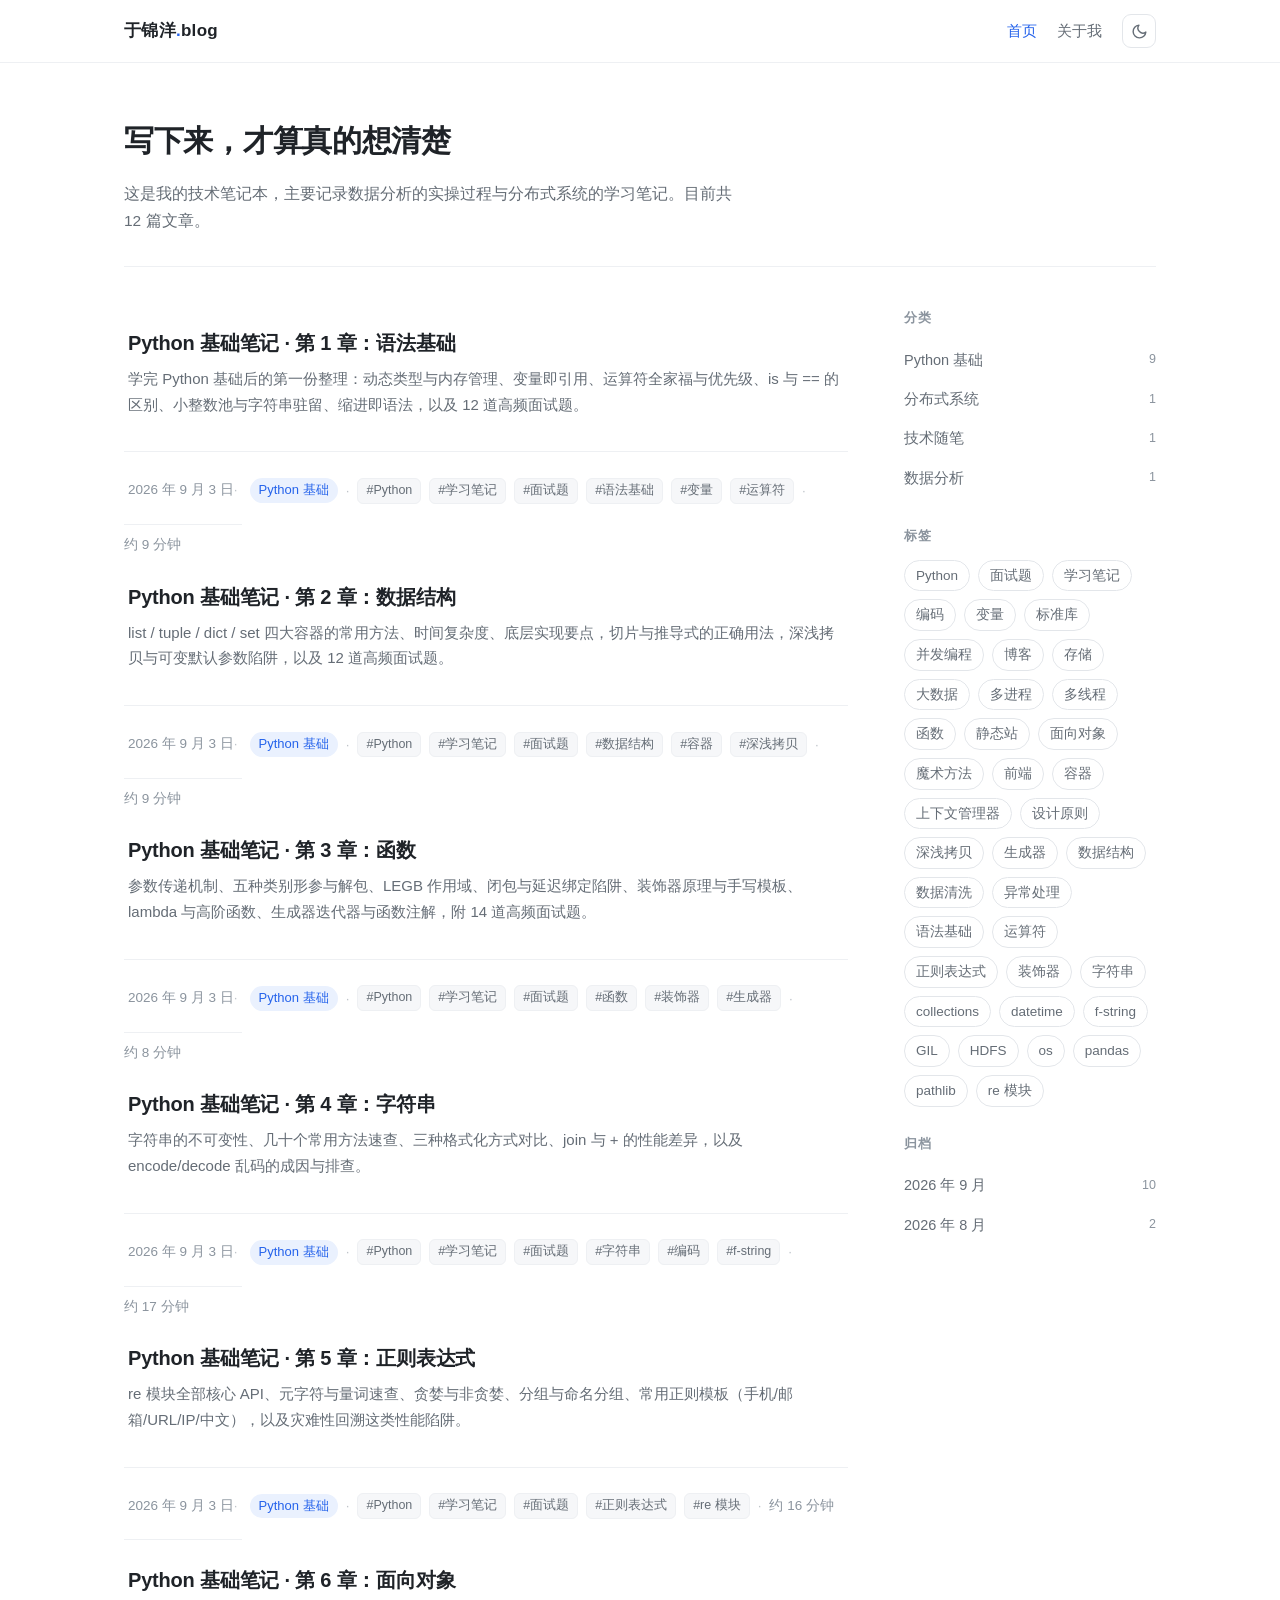
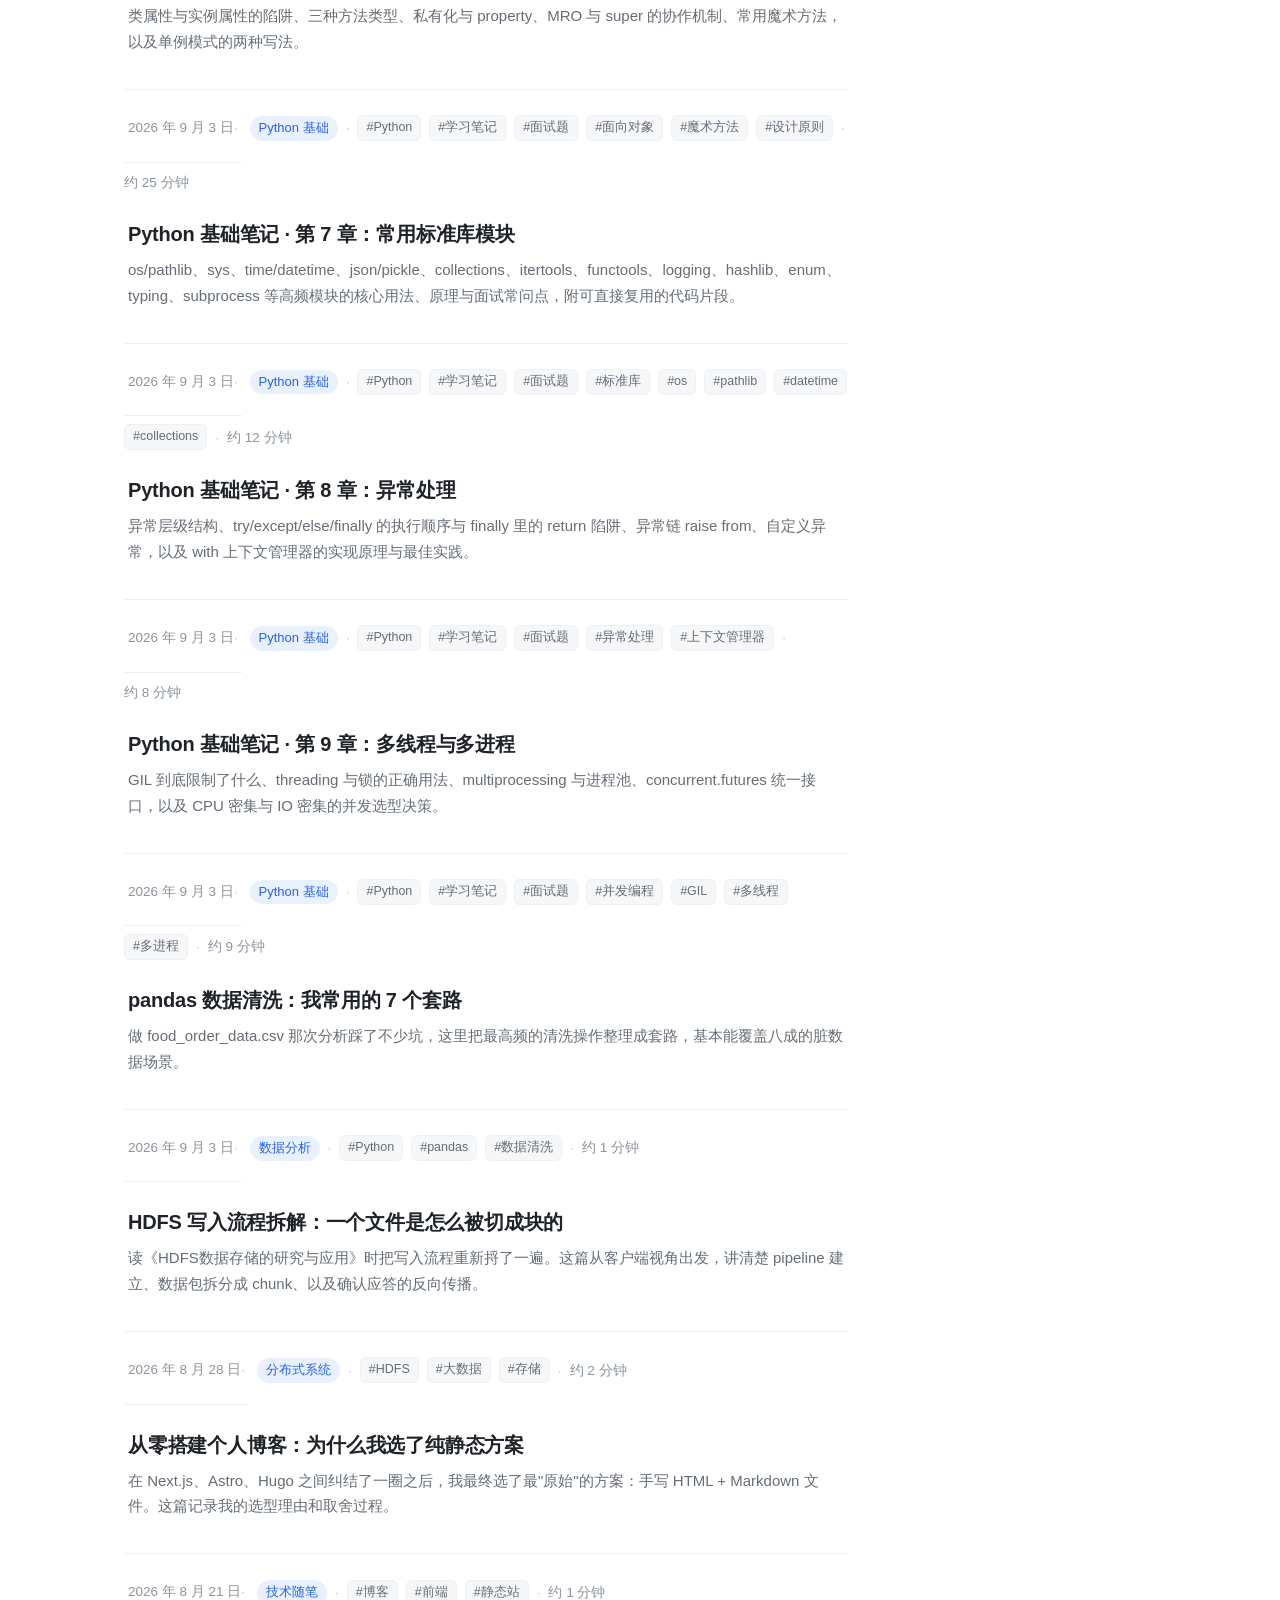
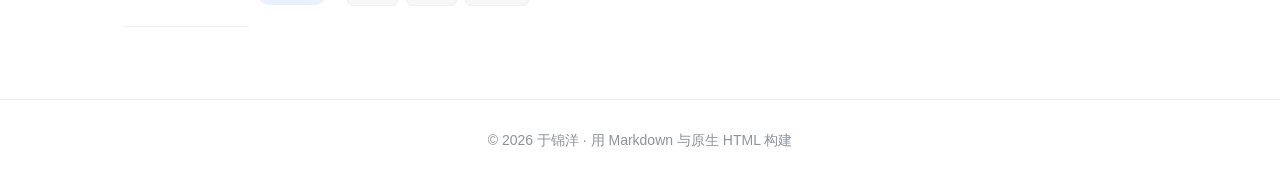
==== index.html @ 931b6955 "初始化个人博客：原生静态站 + Python 学习笔记 9 章 - 零框架零构建静态博客（首页/详情/关于我 + 分类标签归档 + 亮暗主题） - 自研 Markdown 解析器与代码高亮器（零依赖）" ====
<!DOCTYPE html>
<html lang="zh-CN" data-theme="light">
<head>
<meta charset="UTF-8">
<meta name="viewport" content="width=device-width, initial-scale=1">
<title>于锦洋的博客</title>
<meta name="description" content="记录数据分析实操与分布式系统的学习笔记">
<link rel="stylesheet" href="assets/css/style.css">
<script>
/* 首屏前确定主题，避免刷新时闪白 */
(function () {
  try {
    var t = localStorage.getItem('blog-theme');
    if (!t) {
      t = window.matchMedia && window.matchMedia('(prefers-color-scheme: dark)').matches ? 'dark' : 'light';
    }
    document.documentElement.setAttribute('data-theme', t);
  } catch (e) {}
})();
</script>
</head>
<body>

<header class="site-header">
  <div class="container header-inner">
    <a class="brand" href="index.html">于锦洋<span class="dot">.</span>blog</a>
    <nav class="site-nav">
      <a href="index.html" class="active">首页</a>
      <a href="about.html">关于我</a>
      <button class="theme-btn" type="button" data-theme-toggle data-current="light" aria-label="切换主题">
        <svg class="icon-moon" viewBox="0 0 24 24" fill="none" stroke="currentColor" stroke-width="2" stroke-linecap="round" stroke-linejoin="round">
          <path d="M21 12.79A9 9 0 1 1 11.21 3 7 7 0 0 0 21 12.79z"/>
        </svg>
        <svg class="icon-sun" viewBox="0 0 24 24" fill="none" stroke="currentColor" stroke-width="2" stroke-linecap="round" stroke-linejoin="round">
          <circle cx="12" cy="12" r="4"/>
          <path d="M12 2v2M12 20v2M4.9 4.9l1.4 1.4M17.7 17.7l1.4 1.4M2 12h2M20 12h2M4.9 19.1l1.4-1.4M17.7 6.3l1.4-1.4"/>
        </svg>
      </button>
    </nav>
  </div>
</header>

<main class="container">
  <section class="hero">
    <h1>写下来，才算真的想清楚</h1>
    <p>这是我的技术笔记本，主要记录数据分析的实操过程与分布式系统的学习笔记。<span id="stat-line"></span></p>
  </section>

  <div class="layout">
    <div>
      <div id="filter-bar"></div>
      <div class="post-list" id="post-list">
        <div class="empty">正在加载文章…</div>
      </div>
    </div>

    <aside class="sidebar">
      <div class="side-block">
        <h3>分类</h3>
        <ul class="side-list" id="cat-list"></ul>
      </div>
      <div class="side-block">
        <h3>标签</h3>
        <div class="tag-cloud" id="tag-cloud"></div>
      </div>
      <div class="side-block">
        <h3>归档</h3>
        <ul class="side-list" id="archive-list"></ul>
      </div>
    </aside>
  </div>
</main>

<footer class="site-footer">
  <div class="container">© 2026 于锦洋 · 用 Markdown 与原生 HTML 构建</div>
</footer>

<script src="assets/js/store.js"></script>
<script src="assets/js/theme.js"></script>
<script src="assets/js/home.js"></script>
</body>
</html>
---- assets/css/style.css ----
/* ============================================================
   个人博客 · 全站样式
   主题变量集中在 :root，切换 [data-theme] 即可整体换肤
   ============================================================ */

:root {
  --bg: #ffffff;
  --bg-soft: #f6f7f9;
  --surface: #ffffff;
  --text: #1f2328;
  --text-muted: #656d76;
  --text-faint: #8b949e;
  --border: #e3e6ea;
  --border-soft: #eef0f3;
  --accent: #2563eb;
  --accent-hover: #1d4ed8;
  --accent-soft: #eaf1fe;
  --code-bg: #f4f5f7;
  --tok-comment: #6e7781;
  --tok-string: #0a3069;
  --tok-keyword: #cf222e;
  --tok-builtin: #953800;
  --tok-number: #0550ae;
  --tok-func: #8250df;
  --tok-decorator: #8250df;
  --tok-def: #8250df;
  --tok-op: #cf222e;
  --tok-punc: #57606a;
  --tok-var: #953800;
  --tok-key: #0550ae;
  --tok-attr: #0550ae;
  --shadow: 0 1px 2px rgba(16, 24, 40, .04), 0 4px 16px rgba(16, 24, 40, .05);
  --radius: 12px;
  --max-width: 1080px;
}

[data-theme="dark"] {
  --bg: #0f1216;
  --bg-soft: #151a21;
  --surface: #161b23;
  --text: #e3e6ea;
  --text-muted: #9aa3af;
  --text-faint: #7d8794;
  --border: #262d38;
  --border-soft: #1e252f;
  --accent: #6ea8fe;
  --accent-hover: #8bbaff;
  --accent-soft: #1a2432;
  --code-bg: #11161d;
  --tok-comment: #8b949e;
  --tok-string: #a5d6ff;
  --tok-keyword: #ff7b72;
  --tok-builtin: #ffa657;
  --tok-number: #79c0ff;
  --tok-func: #d2a8ff;
  --tok-decorator: #d2a8ff;
  --tok-def: #d2a8ff;
  --tok-op: #ff7b72;
  --tok-punc: #8b949e;
  --tok-var: #ffa657;
  --tok-key: #7ee787;
  --tok-attr: #79c0ff;
  --shadow: 0 1px 2px rgba(0, 0, 0, .3), 0 4px 16px rgba(0, 0, 0, .25);
}

* { box-sizing: border-box; }

html { scroll-behavior: smooth; }

body {
  margin: 0;
  background: var(--bg);
  color: var(--text);
  font-family: -apple-system, BlinkMacSystemFont, "Segoe UI", "PingFang SC",
               "Hiragino Sans GB", "Microsoft YaHei", "Helvetica Neue", Arial, sans-serif;
  font-size: 16px;
  line-height: 1.75;
  -webkit-font-smoothing: antialiased;
  transition: background-color .25s ease, color .25s ease;
}

a { color: var(--accent); text-decoration: none; }
a:hover { color: var(--accent-hover); }

.container {
  max-width: var(--max-width);
  margin: 0 auto;
  padding: 0 24px;
}

/* ---------- 顶部导航 ---------- */
.site-header {
  position: sticky;
  top: 0;
  z-index: 50;
  background: var(--bg);
  background: color-mix(in srgb, var(--bg) 88%, transparent);
  backdrop-filter: saturate(180%) blur(12px);
  border-bottom: 1px solid var(--border-soft);
}

.header-inner {
  display: flex;
  align-items: center;
  gap: 24px;
  height: 62px;
}

.brand {
  font-size: 17px;
  font-weight: 600;
  color: var(--text);
  letter-spacing: .3px;
  white-space: nowrap;
}
.brand:hover { color: var(--accent); }
.brand .dot { color: var(--accent); }

.site-nav {
  display: flex;
  gap: 20px;
  margin-left: auto;
  align-items: center;
}
.site-nav a {
  color: var(--text-muted);
  font-size: 15px;
  transition: color .15s ease;
}
.site-nav a:hover,
.site-nav a.active { color: var(--accent); }

.theme-btn {
  display: inline-flex;
  align-items: center;
  justify-content: center;
  width: 34px;
  height: 34px;
  padding: 0;
  border: 1px solid var(--border);
  border-radius: 9px;
  background: var(--surface);
  color: var(--text-muted);
  cursor: pointer;
  transition: background-color .15s ease, color .15s ease, border-color .15s ease;
}
.theme-btn:hover { color: var(--accent); border-color: var(--accent); }
.theme-btn svg { width: 17px; height: 17px; }
[data-theme-toggle][data-current="light"] .icon-sun { display: none; }
[data-theme-toggle][data-current="dark"] .icon-moon { display: none; }

/* ---------- 首屏介绍 ---------- */
.hero {
  padding: 52px 0 32px;
  border-bottom: 1px solid var(--border-soft);
  margin-bottom: 40px;
}
.hero h1 {
  margin: 0 0 12px;
  font-size: 30px;
  font-weight: 650;
  letter-spacing: -.3px;
}
.hero p {
  margin: 0;
  color: var(--text-muted);
  font-size: 15.5px;
  max-width: 620px;
}

/* ---------- 主体布局 ---------- */
.layout {
  display: grid;
  grid-template-columns: minmax(0, 1fr) 252px;
  gap: 56px;
  padding-bottom: 72px;
  align-items: start;
}

/* ---------- 文章列表 ---------- */
.filter-bar {
  display: flex;
  align-items: center;
  gap: 10px;
  margin-bottom: 20px;
  padding: 12px 16px;
  background: var(--accent-soft);
  border-radius: var(--radius);
  font-size: 14.5px;
  color: var(--text);
}
.filter-bar .label { color: var(--text-muted); }
.filter-bar strong { font-weight: 600; }
.filter-bar .clear {
  margin-left: auto;
  font-size: 14px;
  white-space: nowrap;
}

.post-list { display: flex; flex-direction: column; gap: 4px; }

.post-card {
  display: block;
  padding: 22px 4px;
  border-bottom: 1px solid var(--border-soft);
  color: inherit;
  transition: background-color .15s ease;
}
.post-card:hover { color: inherit; }
.post-card h2 {
  margin: 0 0 8px;
  font-size: 20px;
  font-weight: 600;
  line-height: 1.45;
  letter-spacing: -.2px;
  transition: color .15s ease;
}
.post-card:hover h2 { color: var(--accent); }
.post-card .summary {
  margin: 0 0 12px;
  color: var(--text-muted);
  font-size: 15px;
  line-height: 1.72;
}

.post-meta {
  display: flex;
  flex-wrap: wrap;
  align-items: center;
  gap: 8px;
  font-size: 13.5px;
  color: var(--text-faint);
}
.post-meta .sep { opacity: .55; }
.post-meta .cat {
  padding: 1px 9px;
  border-radius: 20px;
  background: var(--accent-soft);
  color: var(--accent);
  font-size: 13px;
}
.post-meta .tag {
  padding: 1px 8px;
  border-radius: 6px;
  background: var(--bg-soft);
  border: 1px solid var(--border-soft);
  color: var(--text-muted);
  font-size: 12.5px;
}

.empty {
  padding: 56px 0;
  text-align: center;
  color: var(--text-faint);
}

/* ---------- 侧边栏 ---------- */
.sidebar { position: sticky; top: 90px; display: flex; flex-direction: column; gap: 26px; }

.side-block h3 {
  margin: 0 0 12px;
  font-size: 13px;
  font-weight: 600;
  letter-spacing: 1px;
  text-transform: uppercase;
  color: var(--text-faint);
}
.side-list { list-style: none; margin: 0; padding: 0; }
.side-list li { margin-bottom: 2px; }
.side-list a {
  display: flex;
  align-items: center;
  justify-content: space-between;
  gap: 10px;
  padding: 6px 10px;
  margin: 0 -10px;
  border-radius: 8px;
  color: var(--text-muted);
  font-size: 14.5px;
  transition: background-color .15s ease, color .15s ease;
}
.side-list a:hover { background: var(--bg-soft); color: var(--text); }
.side-list a.active { background: var(--accent-soft); color: var(--accent); font-weight: 500; }
.side-list .count {
  flex-shrink: 0;
  font-size: 12.5px;
  color: var(--text-faint);
  font-variant-numeric: tabular-nums;
}

.tag-cloud { display: flex; flex-wrap: wrap; gap: 8px; }
.tag-cloud a {
  padding: 3px 11px;
  border: 1px solid var(--border);
  border-radius: 20px;
  color: var(--text-muted);
  font-size: 13.5px;
  transition: all .15s ease;
}
.tag-cloud a:hover { border-color: var(--accent); color: var(--accent); }
.tag-cloud a.active {
  background: var(--accent);
  border-color: var(--accent);
  color: #fff;
}
[data-theme="dark"] .tag-cloud a.active { color: #0f1216; }

/* ---------- 文章详情 ---------- */
.article { max-width: 760px; margin: 0 auto; padding: 44px 0 72px; }

.article-header { margin-bottom: 34px; }
.article-header h1 {
  margin: 0 0 14px;
  font-size: 31px;
  font-weight: 650;
  line-height: 1.4;
  letter-spacing: -.4px;
}
.article-header .post-meta { font-size: 14px; }

.back-link {
  display: inline-flex;
  align-items: center;
  gap: 6px;
  margin-bottom: 26px;
  font-size: 14.5px;
  color: var(--text-muted);
}
.back-link:hover { color: var(--accent); }

.article-body { font-size: 16.5px; line-height: 1.85; }
.article-body > *:first-child { margin-top: 0; }
.article-body h2 {
  margin: 42px 0 16px;
  padding-top: 8px;
  font-size: 23px;
  font-weight: 650;
  letter-spacing: -.2px;
  border-top: 1px solid var(--border-soft);
}
.article-body h3 {
  margin: 30px 0 12px;
  font-size: 19px;
  font-weight: 600;
}
.article-body h4 { margin: 24px 0 10px; font-size: 16.5px; font-weight: 600; }
.article-body p { margin: 0 0 20px; }
.article-body ul,
.article-body ol { margin: 0 0 20px; padding-left: 26px; }
.article-body li { margin-bottom: 7px; }
.article-body li > ul,
.article-body li > ol { margin: 7px 0 0; }
.article-body li input[type="checkbox"] { margin-right: 6px; }

.article-body blockquote {
  margin: 24px 0;
  padding: 4px 20px;
  border-left: 3px solid var(--accent);
  background: var(--bg-soft);
  border-radius: 0 8px 8px 0;
  color: var(--text-muted);
}
.article-body blockquote p:last-child { margin-bottom: 0; }

.article-body code {
  padding: 2px 6px;
  border-radius: 5px;
  background: var(--code-bg);
  border: 1px solid var(--border-soft);
  font-family: "SFMono-Regular", Consolas, "Liberation Mono", Menlo, monospace;
  font-size: .88em;
  color: var(--accent);
  word-break: break-word;
}
.article-body pre {
  margin: 24px 0;
  padding: 18px 20px;
  overflow-x: auto;
  border: 1px solid var(--border-soft);
  border-radius: var(--radius);
  background: var(--code-bg);
  line-height: 1.65;
}
.article-body pre code {
  padding: 0;
  border: 0;
  background: none;
  color: var(--text);
  font-size: 14px;
}

/* 代码高亮 token 配色 */
.tok-comment   { color: var(--tok-comment); font-style: italic; }
.tok-string    { color: var(--tok-string); }
.tok-keyword   { color: var(--tok-keyword); }
.tok-builtin   { color: var(--tok-builtin); }
.tok-number    { color: var(--tok-number); }
.tok-func      { color: var(--tok-func); }
.tok-decorator { color: var(--tok-decorator); }
.tok-def       { color: var(--tok-def); font-weight: 600; }
.tok-op        { color: var(--tok-op); }
.tok-punc      { color: var(--tok-punc); }
.tok-var       { color: var(--tok-var); }
.tok-key       { color: var(--tok-key); }
.tok-attr      { color: var(--tok-attr); }

.table-wrap { margin: 24px 0; overflow-x: auto; }
.article-body table {
  width: 100%;
  border-collapse: collapse;
  font-size: 15px;
}
.article-body th,
.article-body td {
  padding: 10px 14px;
  border: 1px solid var(--border);
  text-align: left;
}
.article-body th { background: var(--bg-soft); font-weight: 600; }

.article-body img {
  display: block;
  max-width: 100%;
  height: auto;
  margin: 24px auto;
  border-radius: var(--radius);
}
.article-body hr {
  margin: 38px 0;
  border: 0;
  border-top: 1px solid var(--border);
}
.article-body a { text-decoration: underline; text-underline-offset: 3px; text-decoration-thickness: 1px; }

.post-nav {
  display: grid;
  grid-template-columns: 1fr 1fr;
  gap: 16px;
  margin-top: 60px;
  padding-top: 30px;
  border-top: 1px solid var(--border-soft);
}
.post-nav a {
  padding: 16px 18px;
  border: 1px solid var(--border);
  border-radius: var(--radius);
  background: var(--surface);
  transition: border-color .15s ease;
}
.post-nav a:hover { border-color: var(--accent); }
.post-nav .hint { display: block; font-size: 13px; color: var(--text-faint); margin-bottom: 4px; }
.post-nav .title { font-size: 15px; color: var(--text); font-weight: 500; }
.post-nav .next { text-align: right; }
.post-nav .placeholder { opacity: .45; pointer-events: none; }

/* ---------- 关于我 ---------- */
.about-card {
  padding: 36px 0 72px;
  max-width: 720px;
}
.about-card h1 { margin: 0 0 20px; font-size: 28px; font-weight: 650; }
.about-card .lead { color: var(--text-muted); font-size: 16.5px; }

/* ---------- 页脚 ---------- */
.site-footer {
  padding: 28px 0 40px;
  border-top: 1px solid var(--border-soft);
  color: var(--text-faint);
  font-size: 14px;
  text-align: center;
}

/* ---------- 响应式 ---------- */
@media (max-width: 900px) {
  .layout { grid-template-columns: 1fr; gap: 44px; }
  .sidebar { position: static; order: 2; padding-top: 8px; border-top: 1px solid var(--border-soft); }
  .hero { padding: 36px 0 24px; }
}

@media (max-width: 600px) {
  .container { padding: 0 18px; }
  .hero h1 { font-size: 25px; }
  .article-header h1 { font-size: 25px; }
  .post-nav { grid-template-columns: 1fr; }
  .post-nav .next { text-align: left; }
  .site-nav { gap: 14px; }
  .article-body { font-size: 16px; }
}
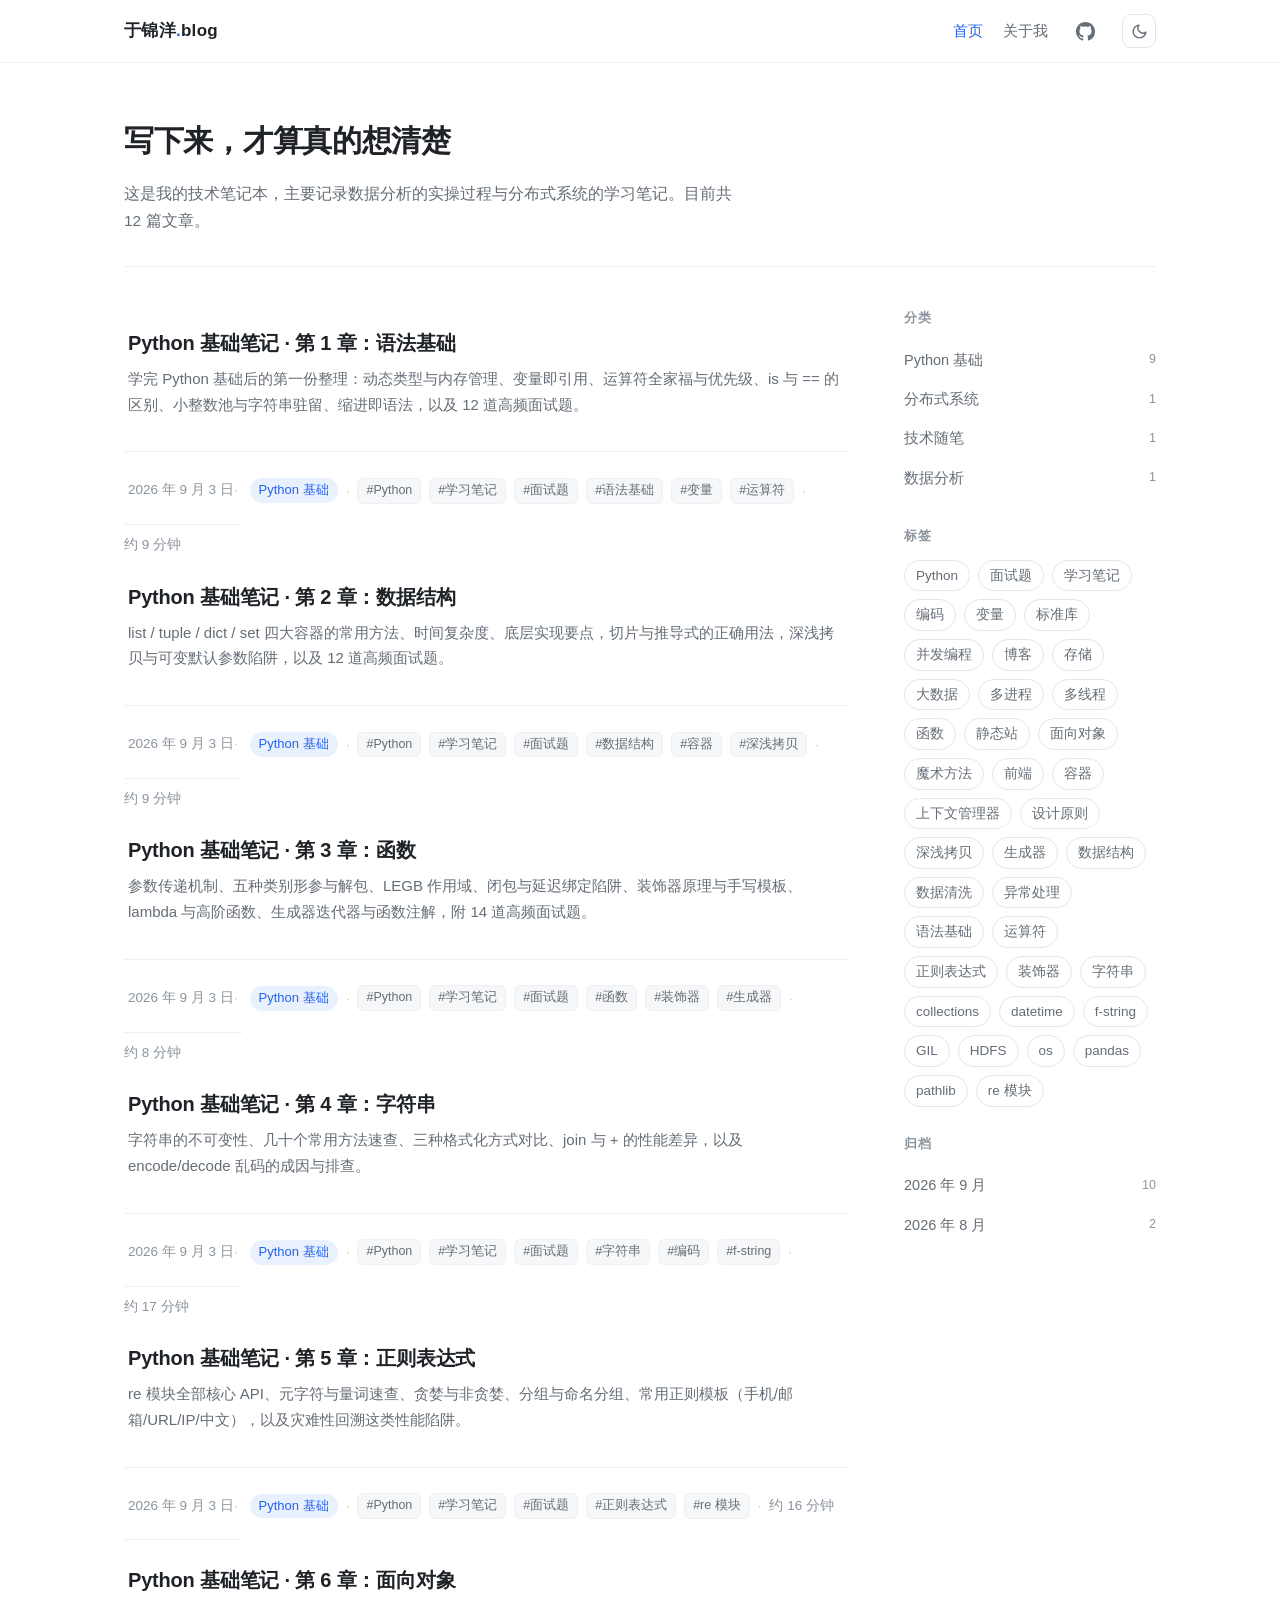
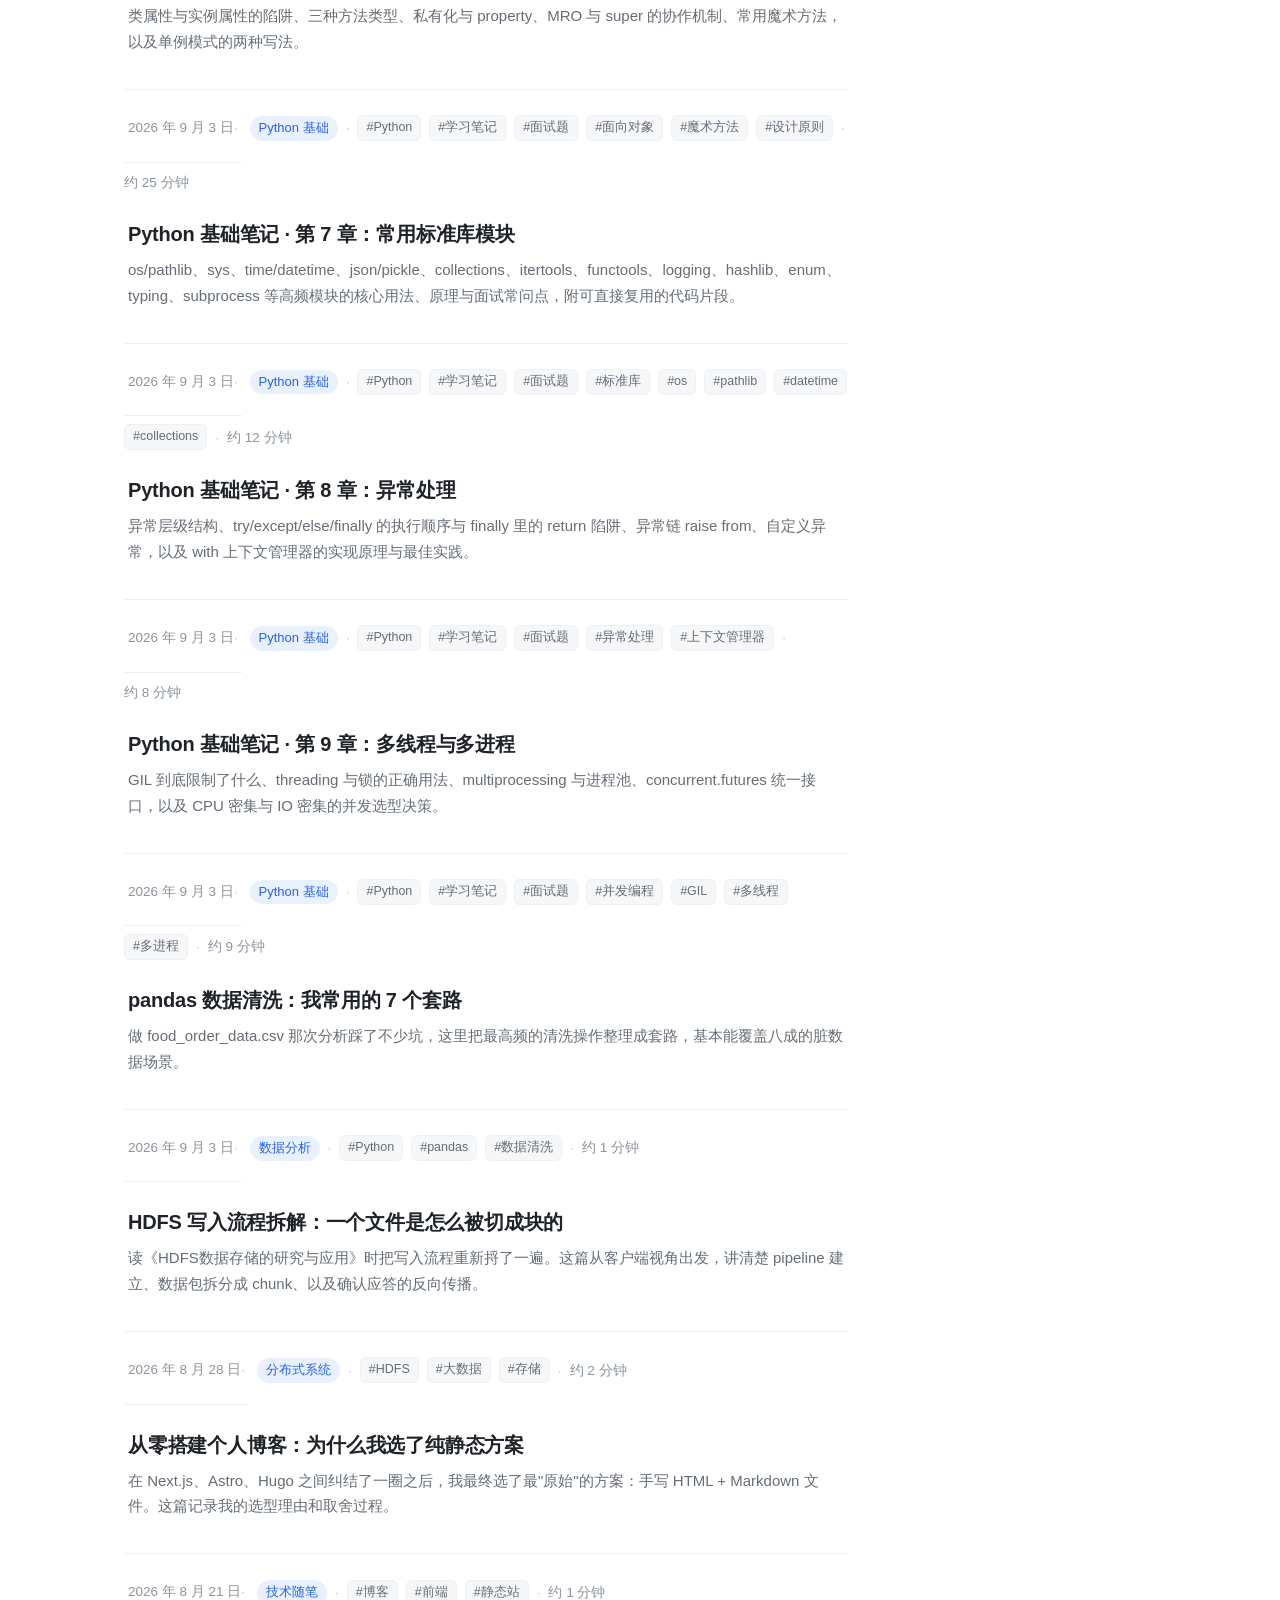
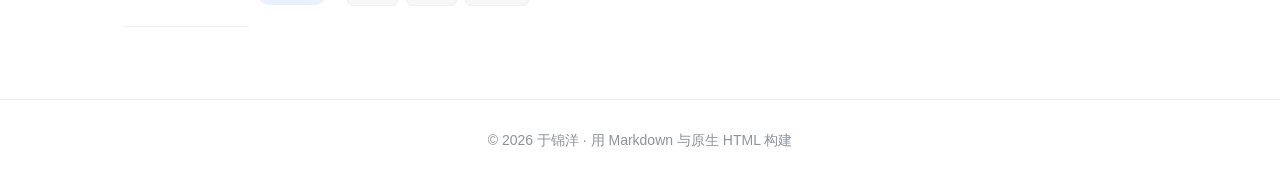
==== commit b0e7bc31: "新增回到顶部按钮与首页 GitHub 图标链接 - 接入自写 backtop.js（滚动超 300px 显示回顶按钮，平滑回顶） - index.html 导航栏新增 GitHub 图标，点击跳转 g" ====
--- a/index.html
+++ b/index.html
@@ -27,6 +27,11 @@
     <nav class="site-nav">
       <a href="index.html" class="active">首页</a>
       <a href="about.html">关于我</a>
+      <a class="github-link" href="https://github.com/yjy0099" target="_blank" rel="noopener noreferrer" aria-label="我的 GitHub" title="我的 GitHub">
+        <svg viewBox="0 0 16 16" fill="currentColor" aria-hidden="true">
+          <path d="M8 0C3.58 0 0 3.58 0 8c0 3.54 2.29 6.53 5.47 7.59.4.07.55-.17.55-.38 0-.19-.01-.82-.01-1.49-2.01.37-2.53-.49-2.69-.94-.09-.23-.48-.94-.82-1.13-.28-.15-.68-.52-.01-.53.63-.01 1.08.58 1.23.82.72 1.21 1.87.87 2.33.66.07-.52.28-.87.51-1.07-1.78-.2-3.64-.89-3.64-3.95 0-.87.31-1.59.82-2.15-.08-.2-.36-1.02.08-2.12 0 0 .67-.21 2.2.82.64-.18 1.32-.27 2-.27.68 0 1.36.09 2 .27 1.53-1.04 2.2-.82 2.2-.82.44 1.1.16 1.92.08 2.12.51.56.82 1.27.82 2.15 0 3.07-1.87 3.75-3.65 3.95.29.25.54.73.54 1.48 0 1.07-.01 1.93-.01 2.2 0 .21.15.46.55.38A8.013 8.013 0 0 0 16 8c0-4.42-3.58-8-8-8z"></path>
+        </svg>
+      </a>
       <button class="theme-btn" type="button" data-theme-toggle data-current="light" aria-label="切换主题">
         <svg class="icon-moon" viewBox="0 0 24 24" fill="none" stroke="currentColor" stroke-width="2" stroke-linecap="round" stroke-linejoin="round">
           <path d="M21 12.79A9 9 0 1 1 11.21 3 7 7 0 0 0 21 12.79z"/>
@@ -77,6 +82,9 @@
 
 <script src="assets/js/store.js"></script>
 <script src="assets/js/theme.js"></script>
+<button class="backTop" type="button" aria-label="回到顶部" title="回到顶部">↑</button>
+
 <script src="assets/js/home.js"></script>
+<script src="assets/js/backtop.js"></script>
 </body>
 </html>
--- a/assets/css/style.css
+++ b/assets/css/style.css
@@ -130,6 +130,19 @@
 .site-nav a:hover,
 .site-nav a.active { color: var(--accent); }
 
+.site-nav .github-link {
+  display: inline-flex;
+  align-items: center;
+  justify-content: center;
+  width: 34px;
+  height: 34px;
+  color: var(--text-muted);
+  border-radius: 9px;
+  transition: color .15s ease, background-color .15s ease;
+}
+.site-nav .github-link:hover { color: var(--accent); background: var(--bg-soft); }
+.site-nav .github-link svg { width: 19px; height: 19px; fill: currentColor; }
+
 .theme-btn {
   display: inline-flex;
   align-items: center;
@@ -486,3 +499,32 @@
   .site-nav { gap: 14px; }
   .article-body { font-size: 16px; }
 }
+
+/* ---------- 回到顶部按钮 ---------- */
+.backTop {
+  position: fixed;
+  right: 28px;
+  bottom: 28px;
+  width: 44px;
+  height: 44px;
+  display: none;                 /* 初始隐藏：由 backtop.js 在滚动 >300px 时改为 block */
+  text-align: center;
+  line-height: 42px;             /* 配合固定高度，block 状态下箭头仍垂直居中 */
+  padding: 0;
+  border: 1px solid var(--border);
+  border-radius: 50%;
+  background: var(--surface);
+  color: var(--accent);
+  font-size: 20px;
+  cursor: pointer;
+  box-shadow: var(--shadow);
+  z-index: 60;                   /* 高于顶部导航(z-index:50) */
+  transition: background-color .15s ease, color .15s ease, border-color .15s ease, transform .15s ease;
+}
+.backTop:hover {
+  background: var(--accent);
+  border-color: var(--accent);
+  color: #fff;
+  transform: translateY(-2px);
+}
+[data-theme="dark"] .backTop:hover { color: #0f1216; }
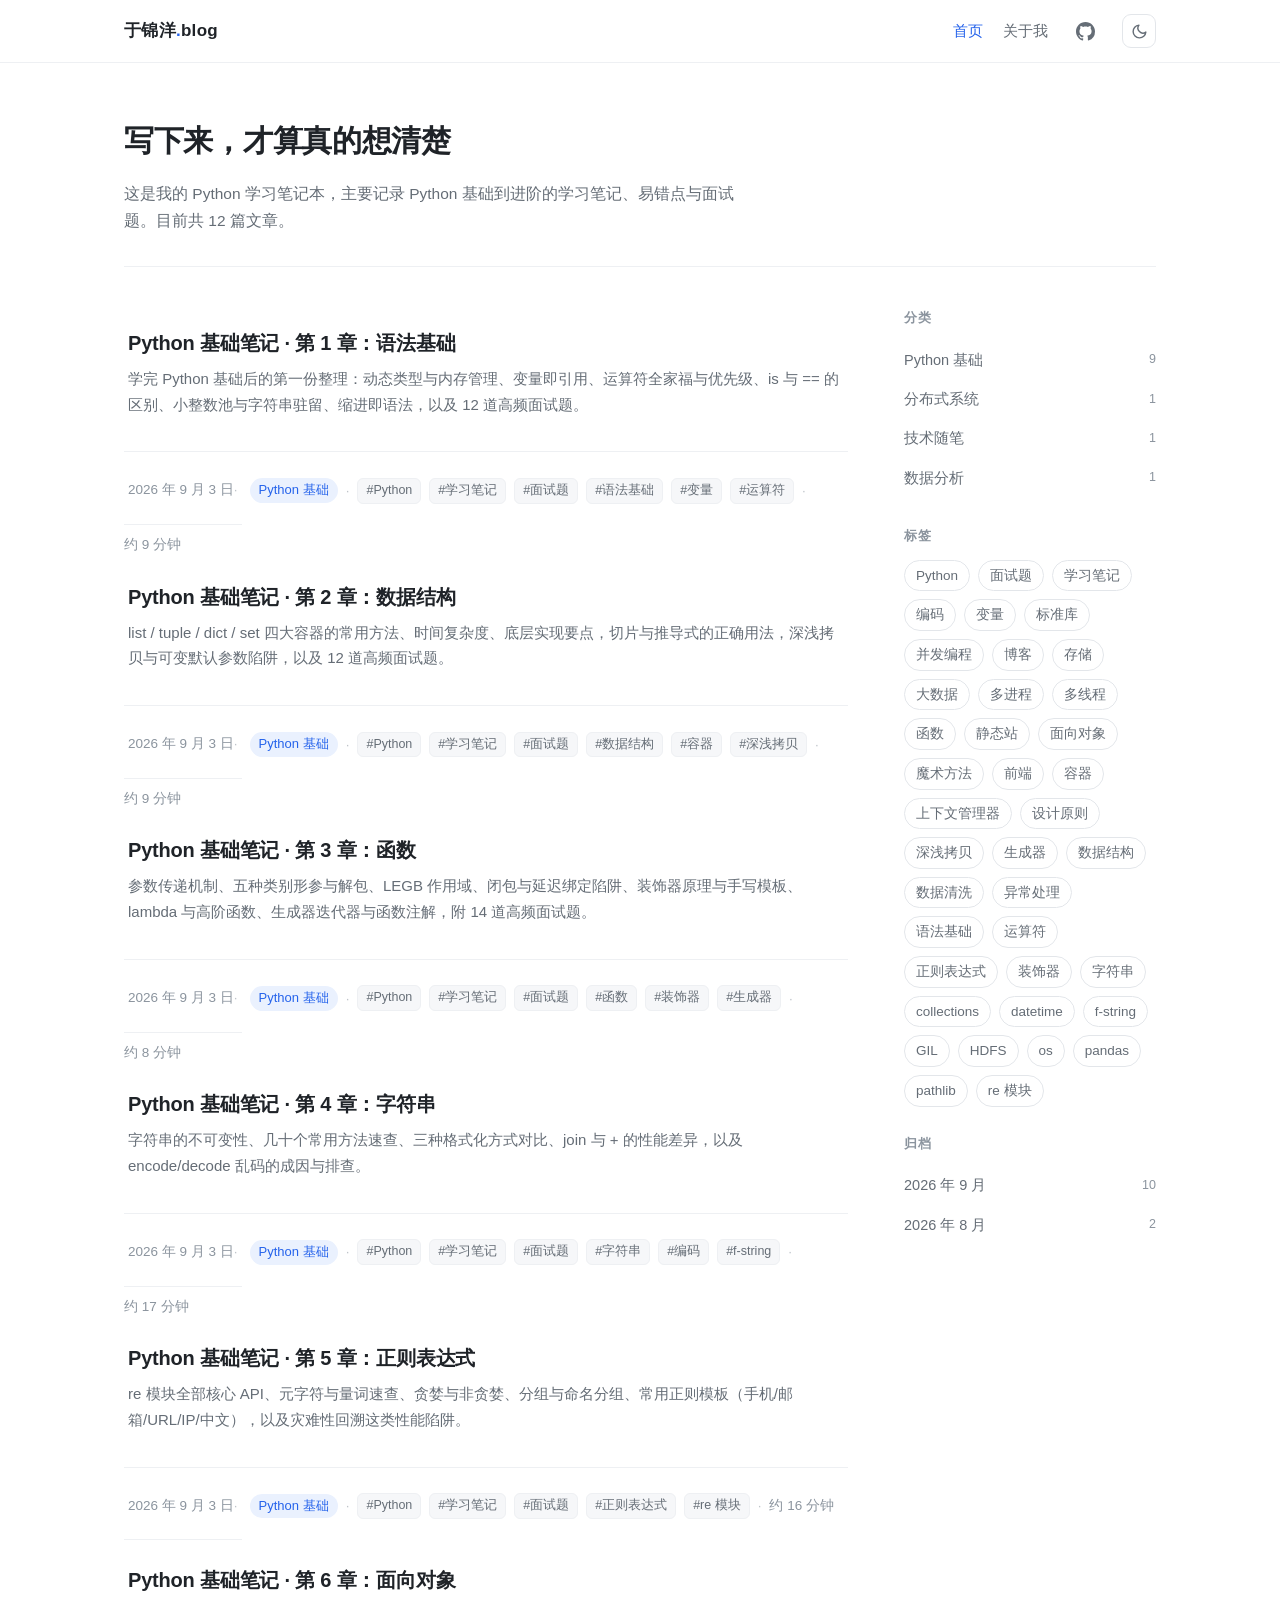
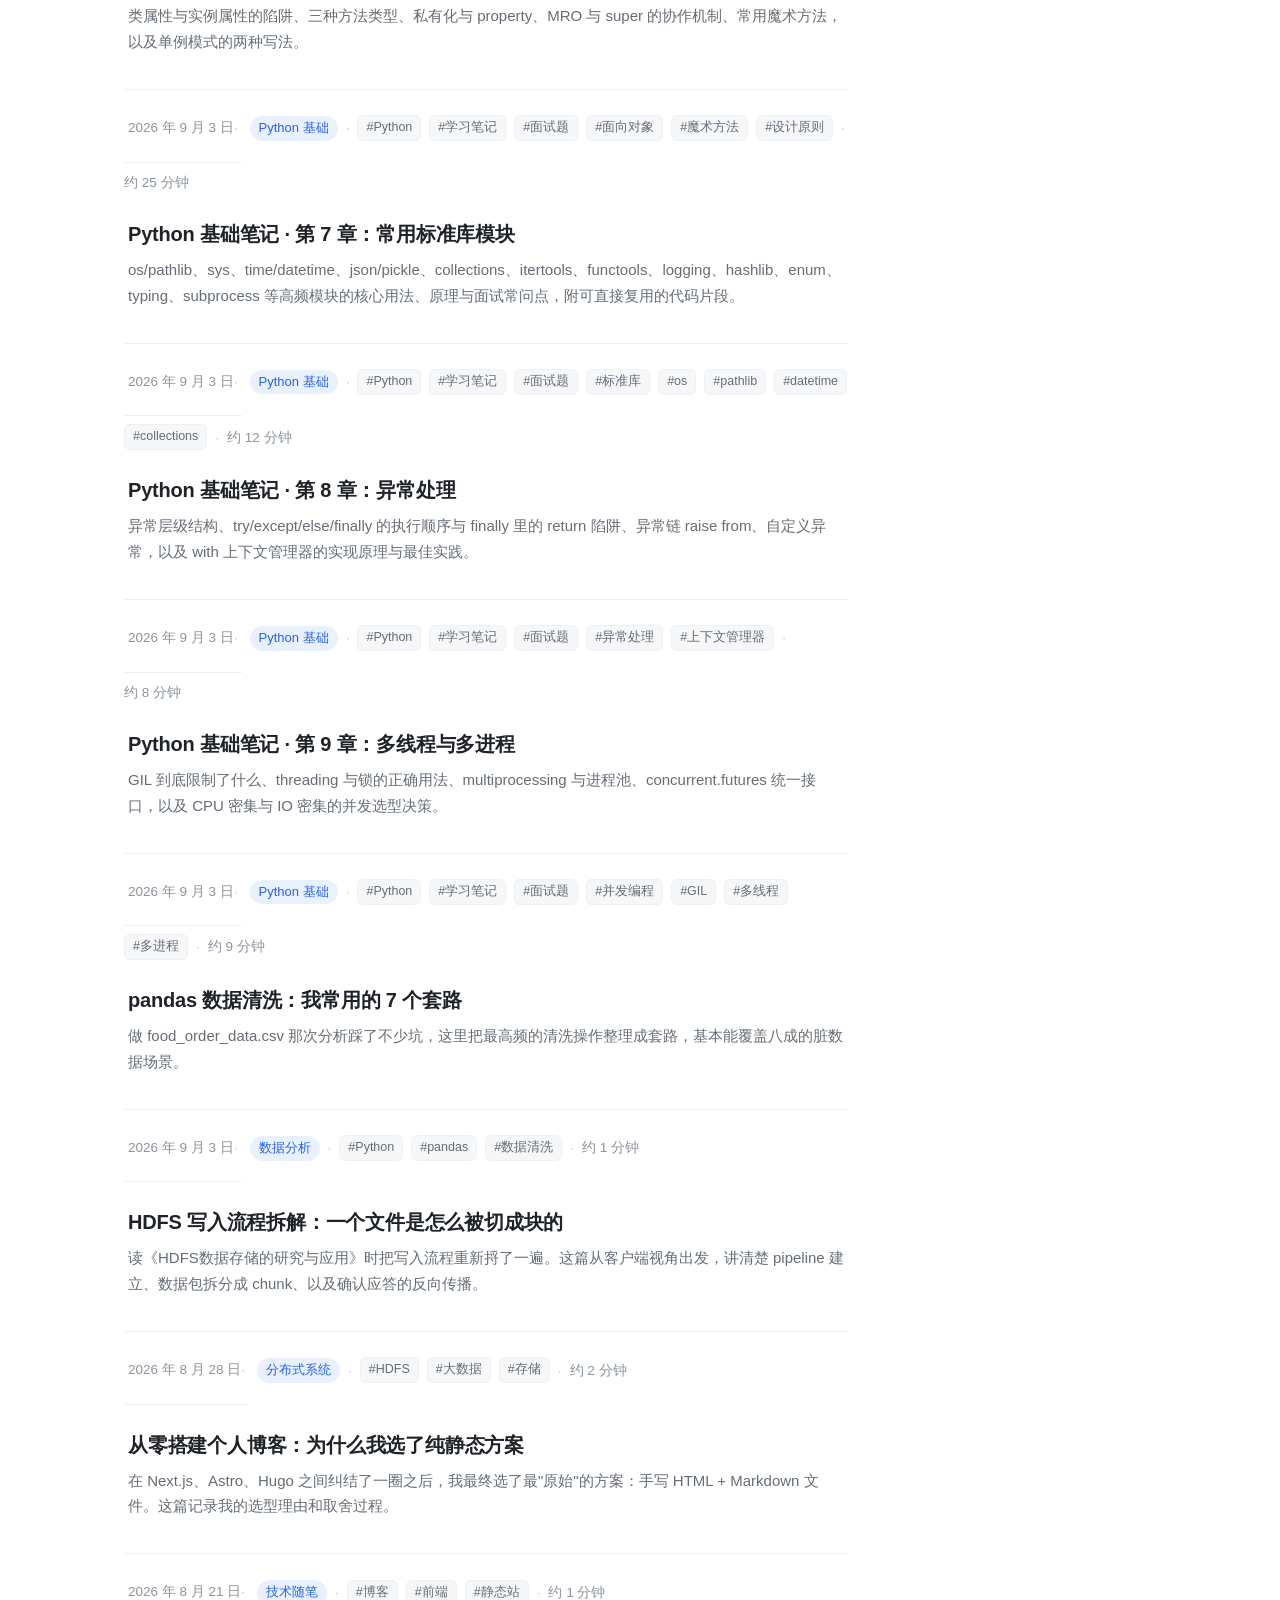
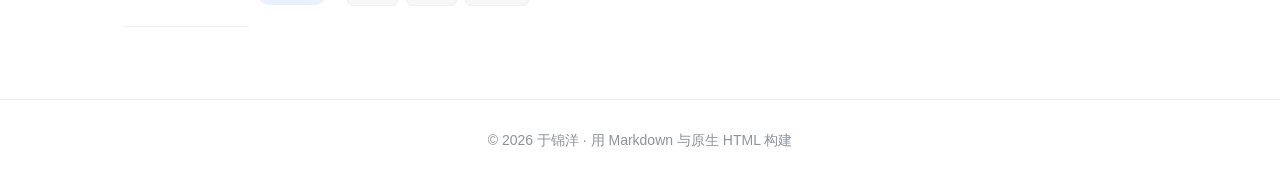
==== commit c9cbe772: "feat: add article TOC with smooth jump and scroll-spy; refocus blog description on Python" ====
--- a/index.html
+++ b/index.html
@@ -4,7 +4,7 @@
 <meta charset="UTF-8">
 <meta name="viewport" content="width=device-width, initial-scale=1">
 <title>于锦洋的博客</title>
-<meta name="description" content="记录数据分析实操与分布式系统的学习笔记">
+<meta name="description" content="于锦洋的 Python 学习笔记：基础语法、数据结构、函数、面向对象、正则、模块、异常、多线程与多进程，以及配套面试题">
 <link rel="stylesheet" href="assets/css/style.css">
 <script>
 /* 首屏前确定主题，避免刷新时闪白 */
@@ -48,7 +48,7 @@
 <main class="container">
   <section class="hero">
     <h1>写下来，才算真的想清楚</h1>
-    <p>这是我的技术笔记本，主要记录数据分析的实操过程与分布式系统的学习笔记。<span id="stat-line"></span></p>
+    <p>这是我的 Python 学习笔记本，主要记录 Python 基础到进阶的学习笔记、易错点与面试题。<span id="stat-line"></span></p>
   </section>
 
   <div class="layout">
--- a/assets/css/style.css
+++ b/assets/css/style.css
@@ -67,6 +67,9 @@
 
 html { scroll-behavior: smooth; }
 
+/* 锚点跳转时为粘性顶栏留出空间，避免标题被遮挡 */
+h1, h2, h3, h4, h5, h6 { scroll-margin-top: 84px; }
+
 body {
   margin: 0;
   background: var(--bg);
@@ -465,6 +468,90 @@
 .post-nav .title { font-size: 15px; color: var(--text); font-weight: 500; }
 .post-nav .next { text-align: right; }
 .post-nav .placeholder { opacity: .45; pointer-events: none; }
+
+/* ---------- 文章目录(TOC) ---------- */
+.post-layout {
+  display: grid;
+  grid-template-columns: minmax(0, 1fr) 248px;
+  gap: 56px;
+  align-items: start;
+  padding-bottom: 72px;
+}
+.post-layout .article { margin: 0; padding: 44px 0 0; }
+
+.toc-wrap[hidden] { display: none; }
+
+.toc {
+  position: sticky;
+  top: 90px;
+  max-height: calc(100vh - 110px);
+  display: flex;
+  flex-direction: column;
+  padding: 18px 18px 20px;
+  border: 1px solid var(--border-soft);
+  border-radius: var(--radius);
+  background: var(--surface);
+}
+.toc-toggle {
+  display: none;            /* 桌面端常驻展开，无需折叠按钮 */
+  width: 100%;
+  align-items: center;
+  justify-content: space-between;
+  padding: 4px 2px 12px;
+  border: 0;
+  border-bottom: 1px solid var(--border-soft);
+  background: none;
+  color: var(--text);
+  font-size: 14px;
+  font-weight: 600;
+  letter-spacing: .5px;
+  cursor: pointer;
+}
+.toc-chevron { transition: transform .2s ease; color: var(--text-faint); }
+.toc-wrap.open .toc-chevron { transform: rotate(180deg); }
+
+.toc-nav {
+  margin-top: 12px;
+  overflow-y: auto;
+  font-size: 14px;
+}
+.toc-nav ul { list-style: none; margin: 0; padding: 0; }
+.toc-nav li { margin: 0; }
+.toc-nav a {
+  display: block;
+  padding: 5px 10px;
+  margin: 1px 0;
+  border-radius: 7px;
+  border-left: 2px solid transparent;
+  color: var(--text-muted);
+  line-height: 1.5;
+  text-decoration: none;
+  transition: background-color .15s ease, color .15s ease, border-color .15s ease;
+}
+.toc-nav a:hover { background: var(--bg-soft); color: var(--text); }
+.toc-nav a.active {
+  background: var(--accent-soft);
+  border-left-color: var(--accent);
+  color: var(--accent);
+  font-weight: 500;
+}
+/* 按标题层级缩进 */
+.toc-nav .toc-l3 a { padding-left: 24px; font-size: 13.5px; }
+.toc-nav .toc-l4 a { padding-left: 38px; font-size: 13px; color: var(--text-faint); }
+
+/* 窄屏：目录折叠在正文顶部 */
+@media (max-width: 1000px) {
+  .post-layout { grid-template-columns: 1fr; gap: 0; }
+  .post-layout .article { padding-top: 28px; }
+  .toc-wrap {
+    margin: 28px 0 8px;
+    order: -1;               /* 置于正文之前 */
+  }
+  .toc { position: static; max-height: none; }
+  .toc-toggle { display: flex; }
+  .toc-nav { display: none; }
+  .toc-wrap.open .toc-nav { display: block; }
+}
 
 /* ---------- 关于我 ---------- */
 .about-card {
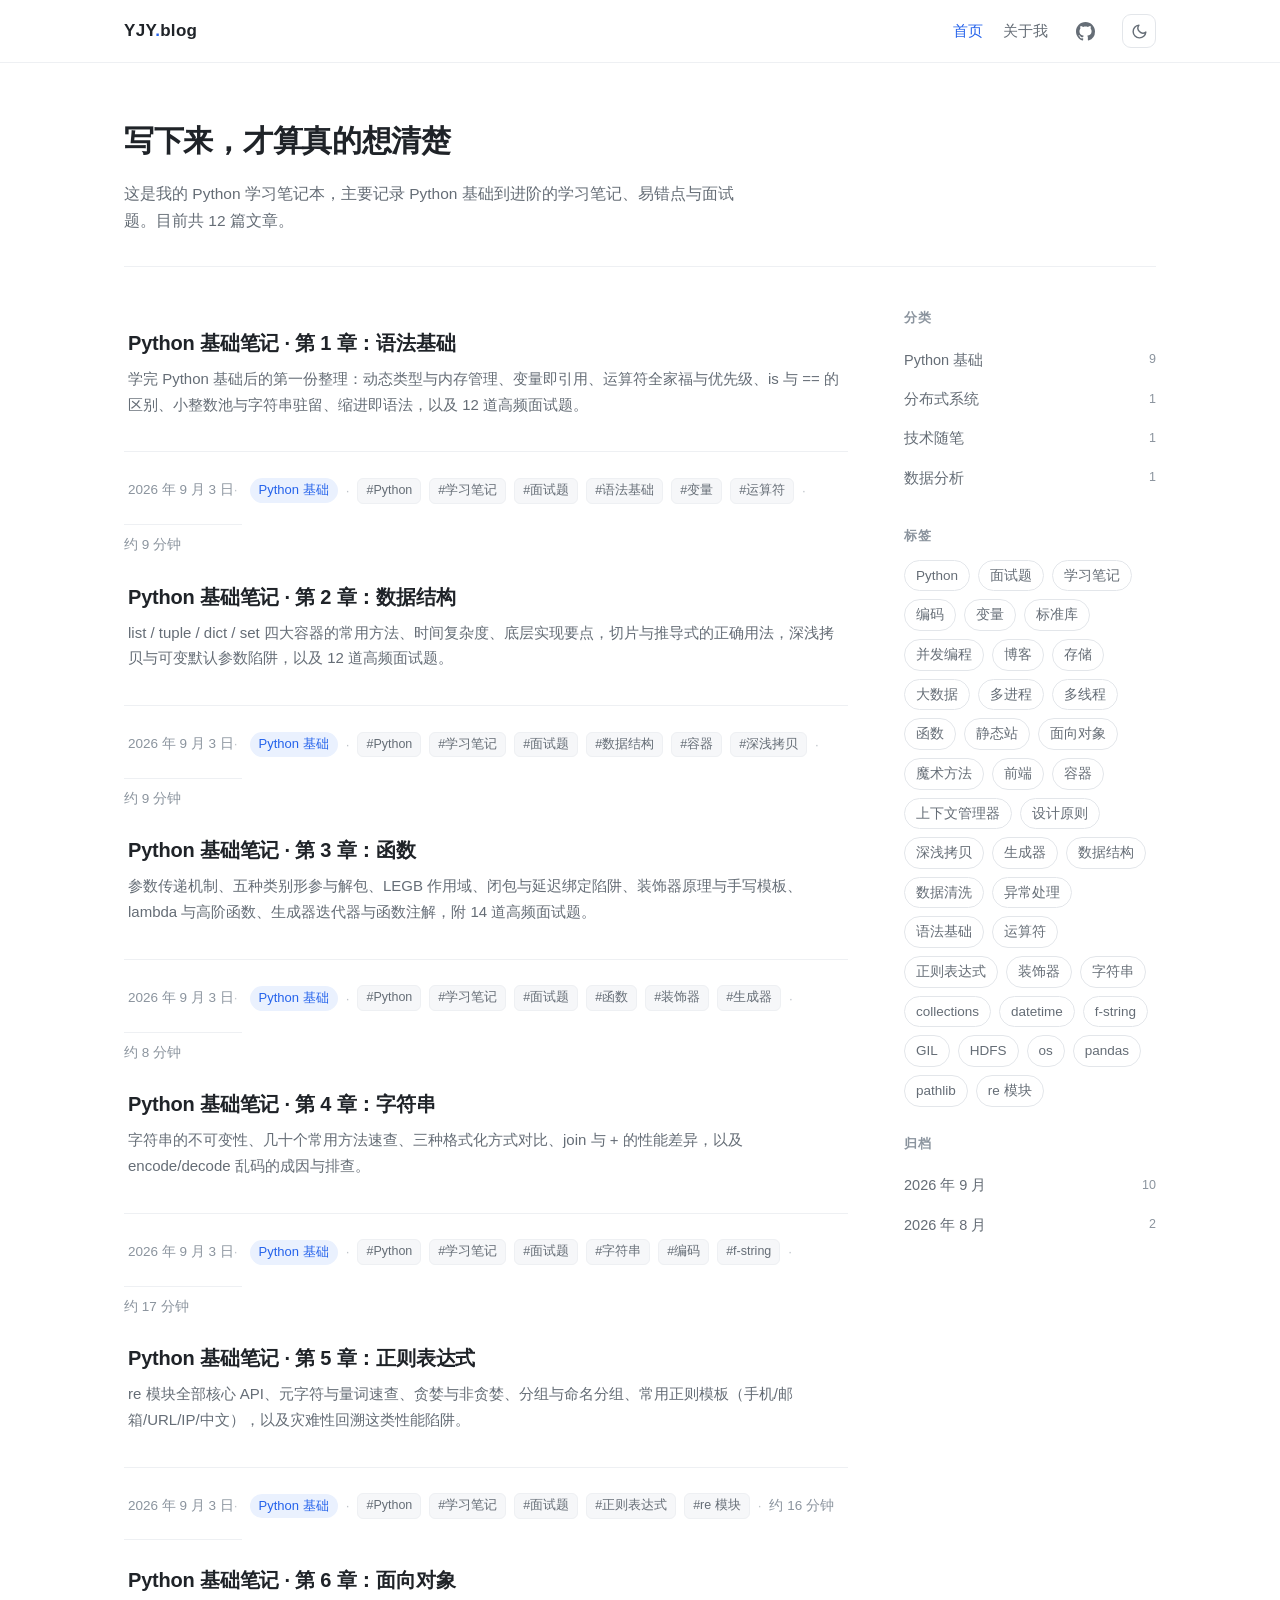
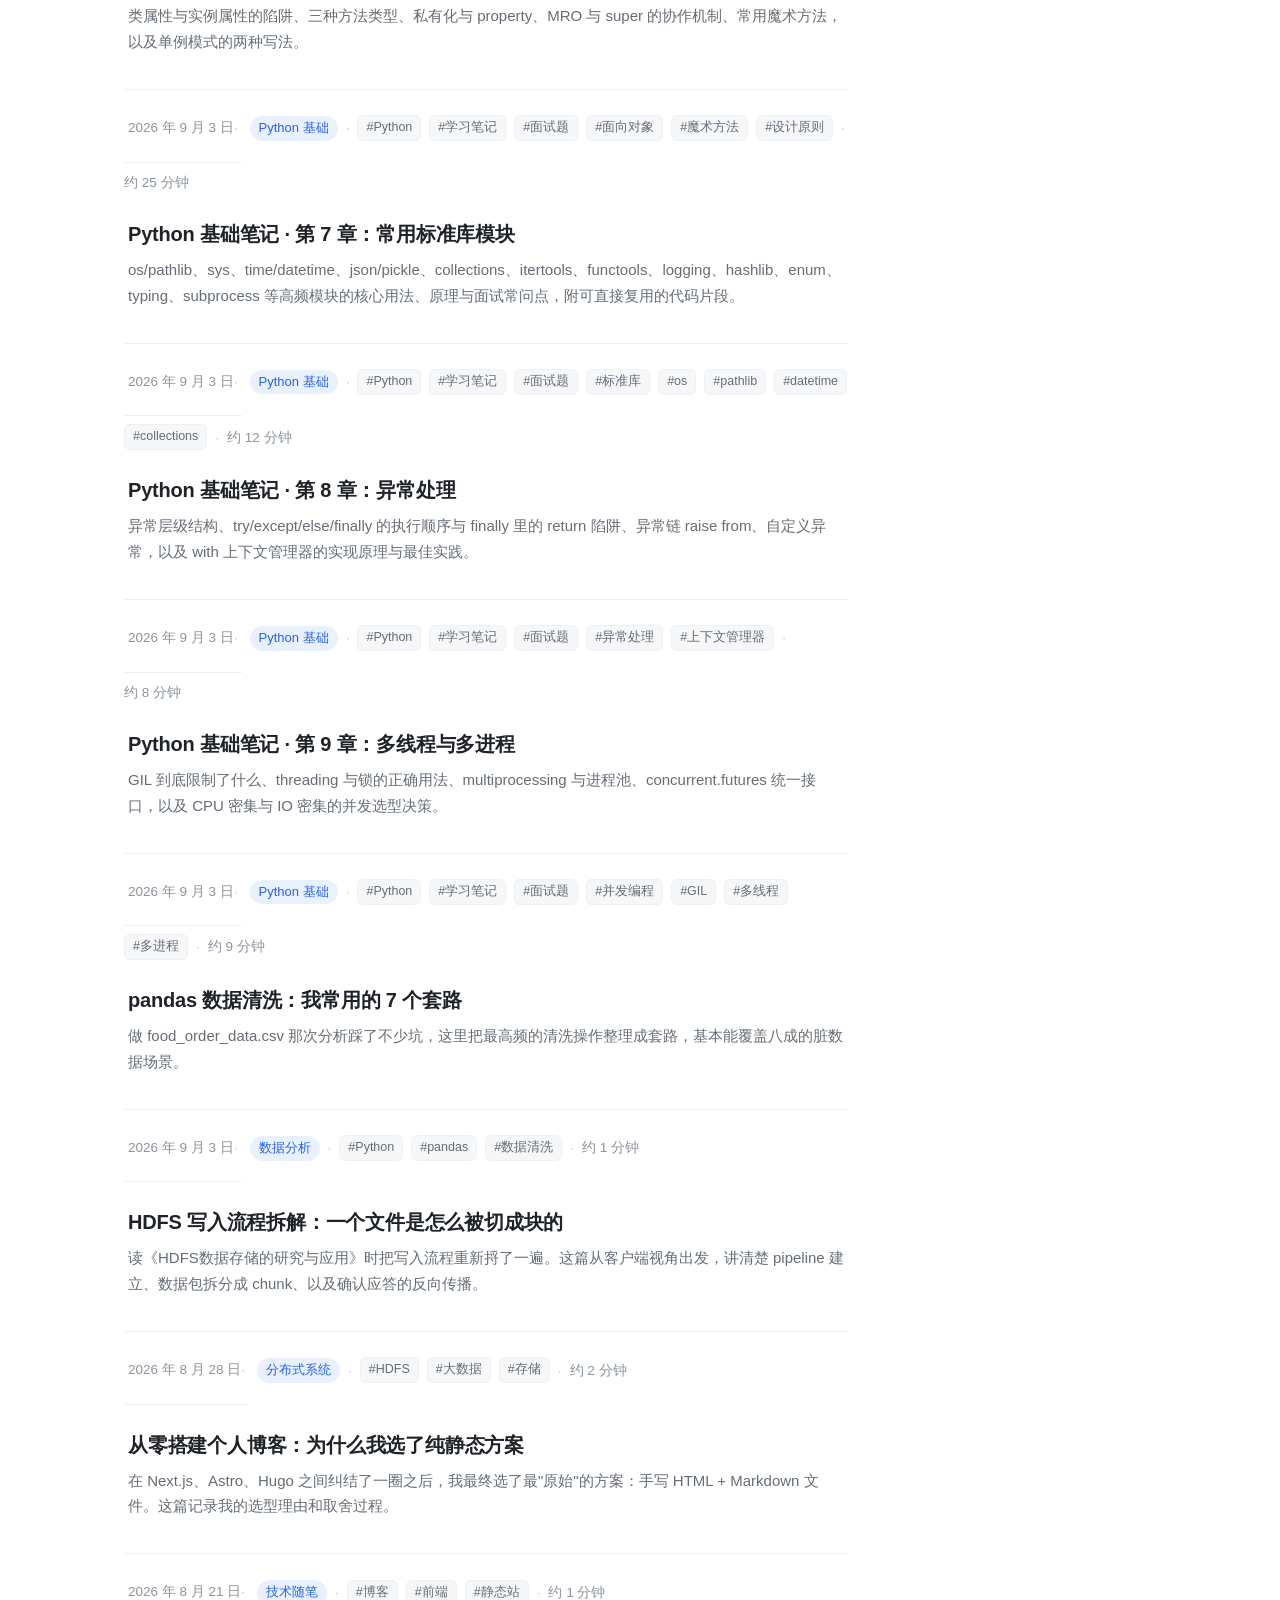
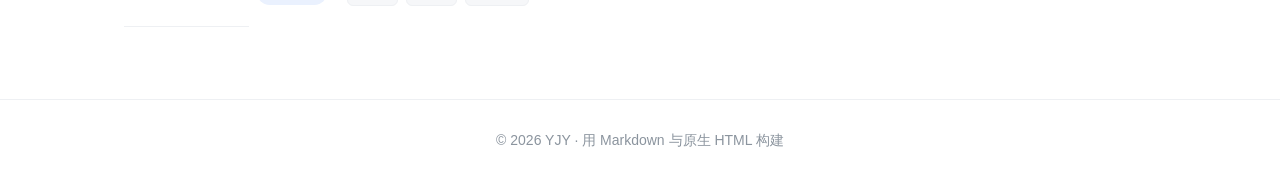
==== commit 7cd57ad5: "refactor: rename site brand from 于锦洋 to YJY across templates and titles" ====
--- a/index.html
+++ b/index.html
@@ -3,8 +3,8 @@
 <head>
 <meta charset="UTF-8">
 <meta name="viewport" content="width=device-width, initial-scale=1">
-<title>于锦洋的博客</title>
-<meta name="description" content="于锦洋的 Python 学习笔记：基础语法、数据结构、函数、面向对象、正则、模块、异常、多线程与多进程，以及配套面试题">
+<title>YJY的博客</title>
+<meta name="description" content="YJY的 Python 学习笔记：基础语法、数据结构、函数、面向对象、正则、模块、异常、多线程与多进程，以及配套面试题">
 <link rel="stylesheet" href="assets/css/style.css">
 <script>
 /* 首屏前确定主题，避免刷新时闪白 */
@@ -23,7 +23,7 @@
 
 <header class="site-header">
   <div class="container header-inner">
-    <a class="brand" href="index.html">于锦洋<span class="dot">.</span>blog</a>
+    <a class="brand" href="index.html">YJY<span class="dot">.</span>blog</a>
     <nav class="site-nav">
       <a href="index.html" class="active">首页</a>
       <a href="about.html">关于我</a>
@@ -77,7 +77,7 @@
 </main>
 
 <footer class="site-footer">
-  <div class="container">© 2026 于锦洋 · 用 Markdown 与原生 HTML 构建</div>
+  <div class="container">© 2026 YJY · 用 Markdown 与原生 HTML 构建</div>
 </footer>
 
 <script src="assets/js/store.js"></script>
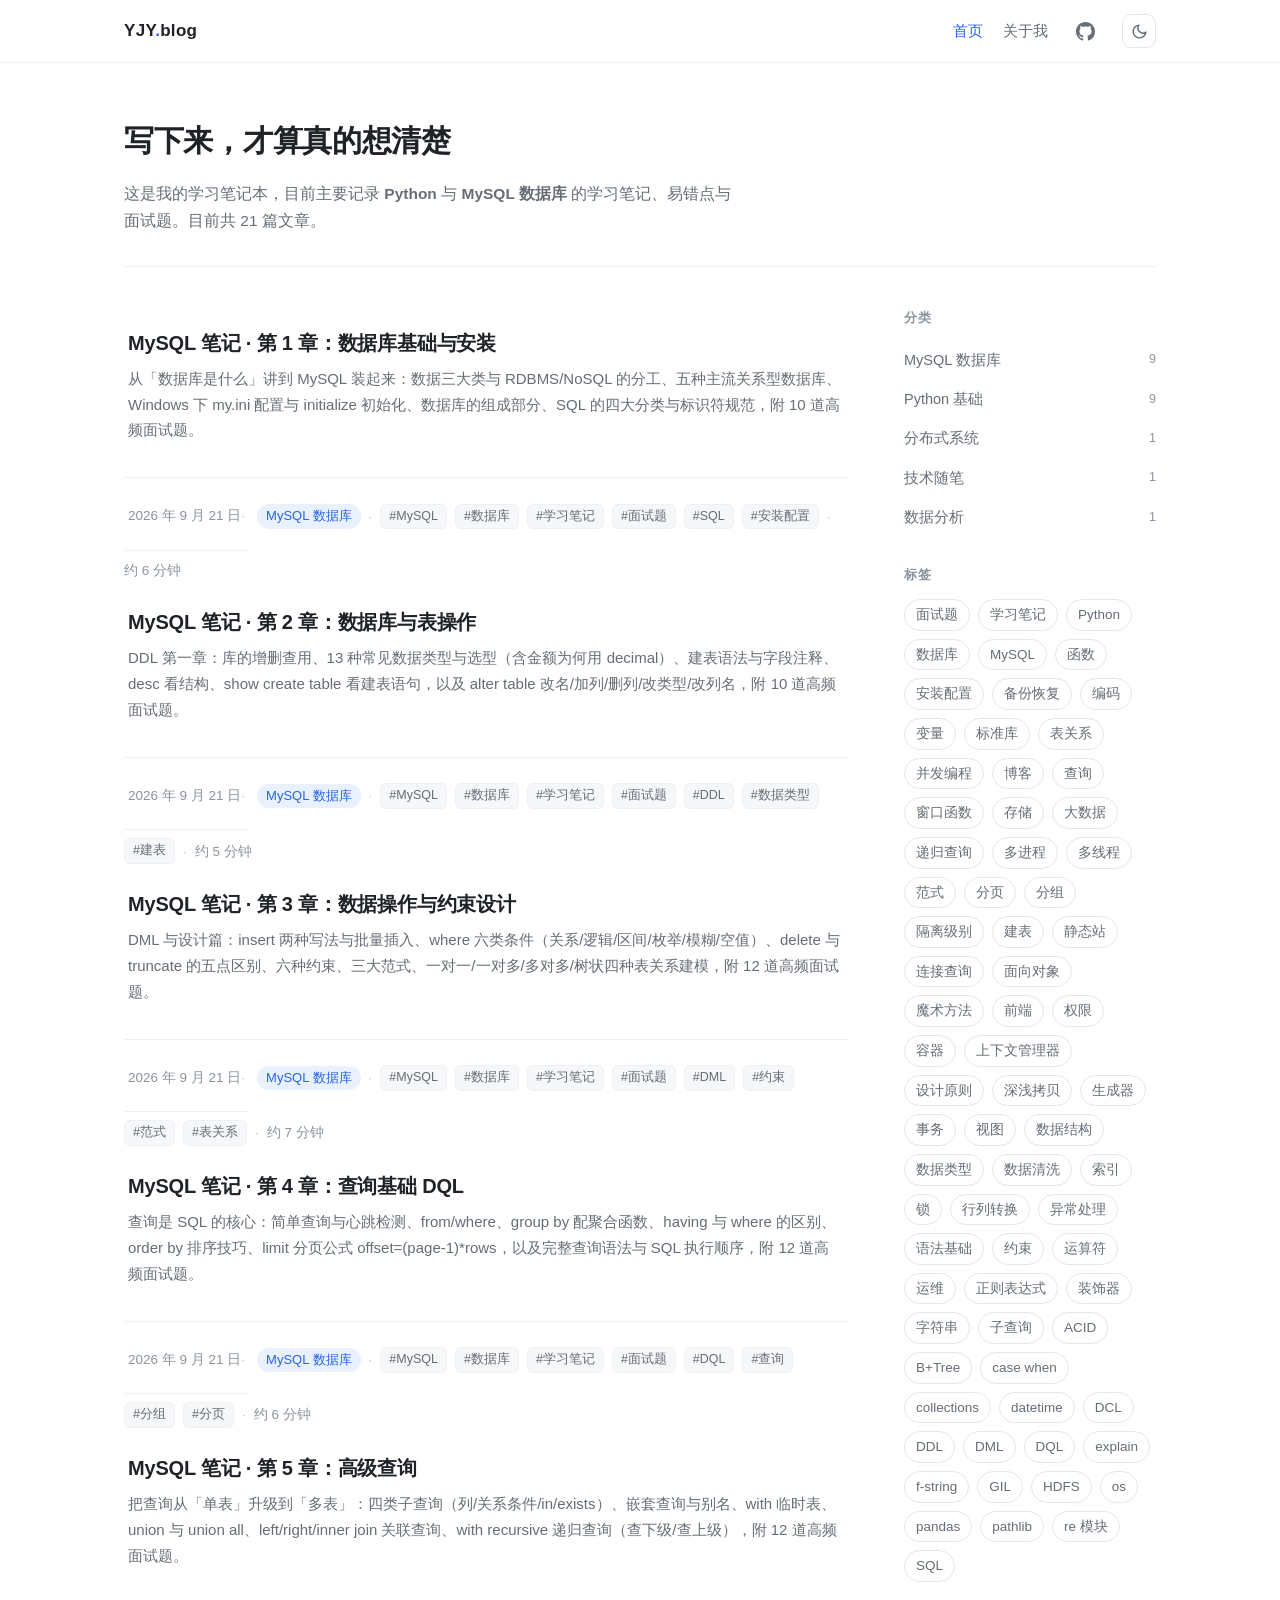
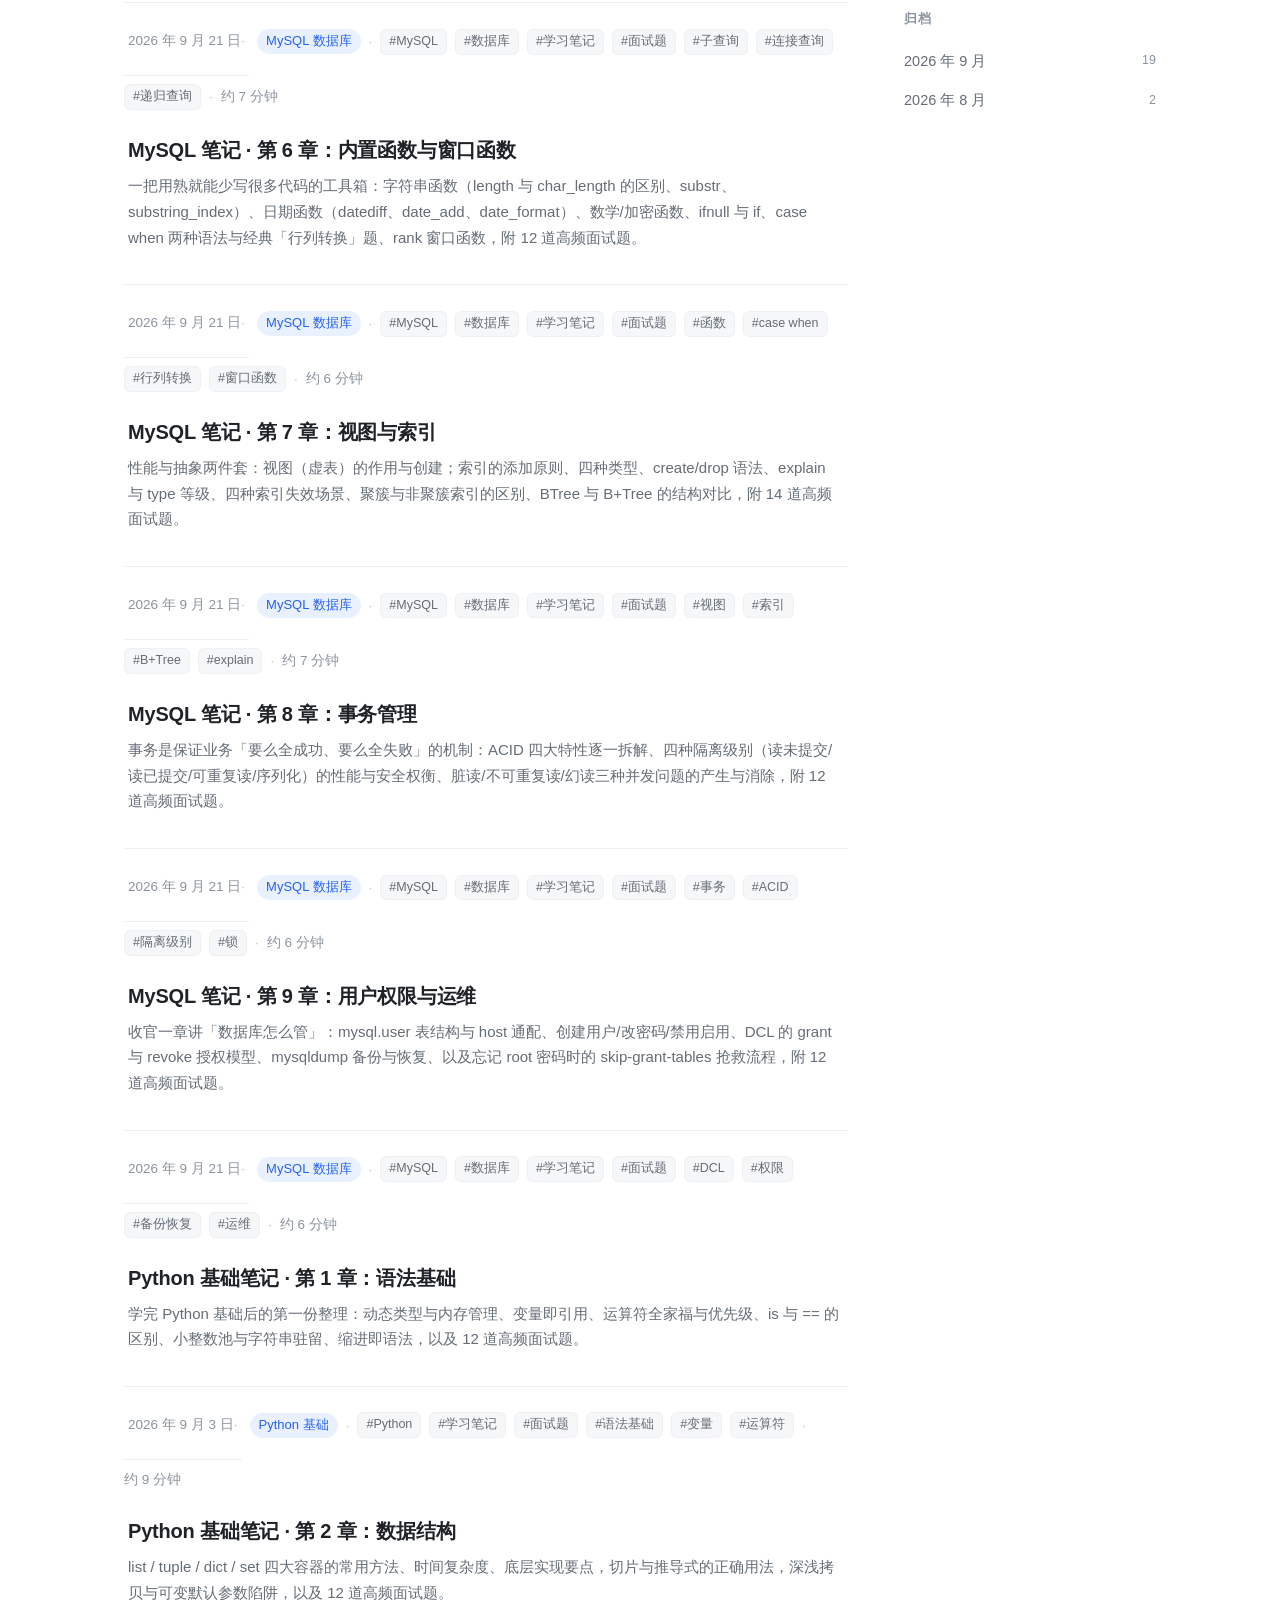
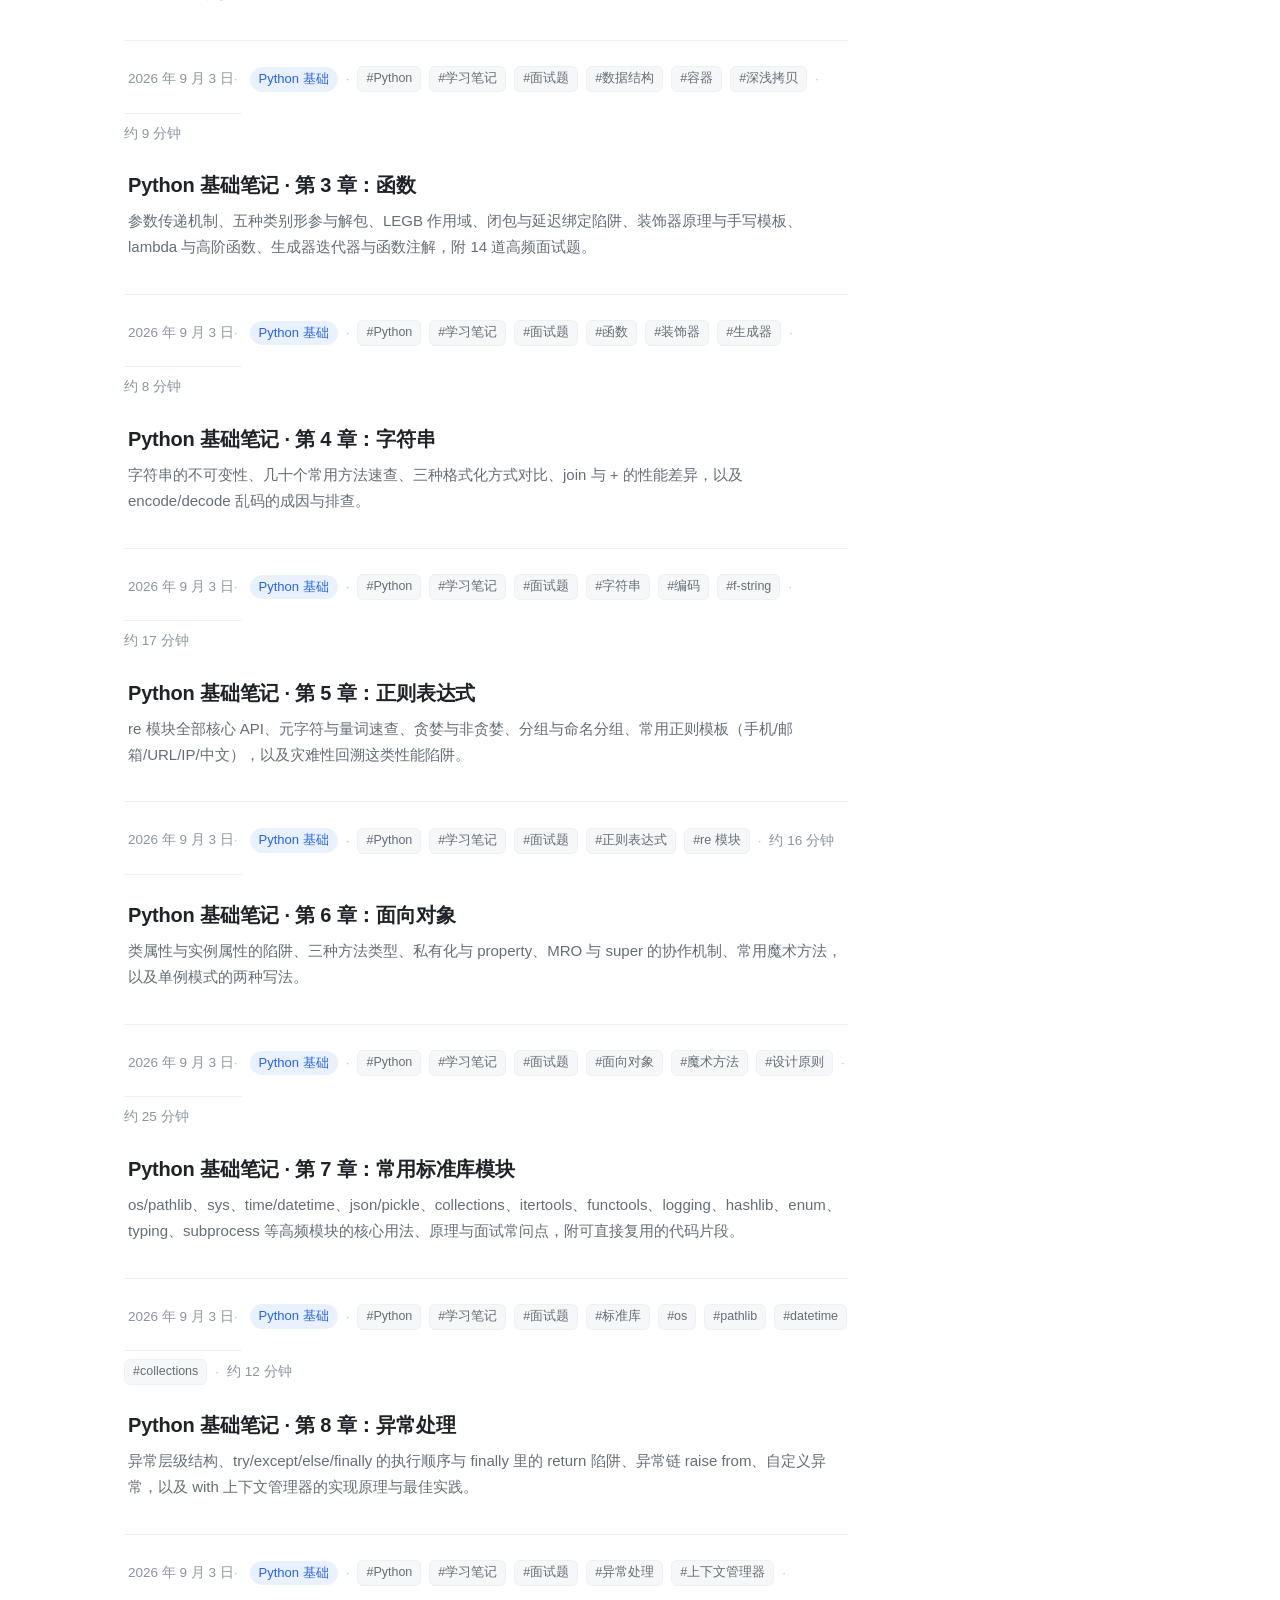
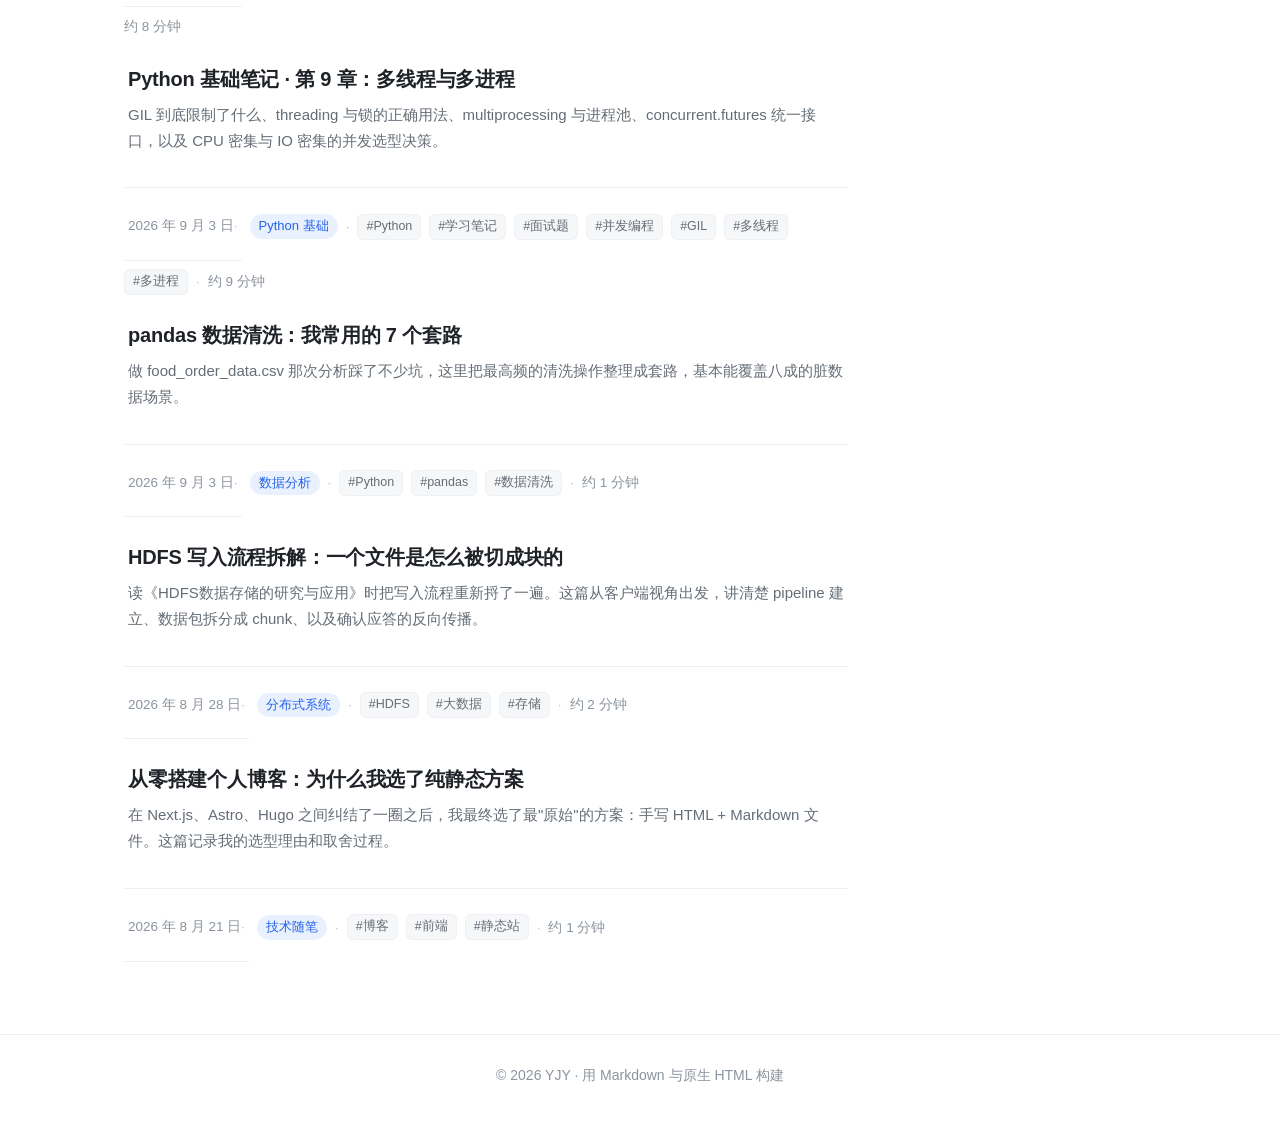
==== commit 57f62c7f: "docs: update homepage and about copy to cover Python + MySQL; fix mailto and stray empty tag" ====
--- a/index.html
+++ b/index.html
@@ -4,8 +4,8 @@
 <meta charset="UTF-8">
 <meta name="viewport" content="width=device-width, initial-scale=1">
 <title>YJY的博客</title>
-<meta name="description" content="YJY的 Python 学习笔记：基础语法、数据结构、函数、面向对象、正则、模块、异常、多线程与多进程，以及配套面试题">
-<link rel="stylesheet" href="assets/css/style.css">
+<meta name="description" content="YJY 的学习笔记：Python 基础到进阶（语法、数据结构、函数、面向对象、正则、模块、异常、并发），以及 MySQL 数据库（查询、索引、事务、运维），含配套面试题">
+<link rel="stylesheet" href="assets/css/style.css?v=2">
 <script>
 /* 首屏前确定主题，避免刷新时闪白 */
 (function () {
@@ -48,7 +48,7 @@
 <main class="container">
   <section class="hero">
     <h1>写下来，才算真的想清楚</h1>
-    <p>这是我的 Python 学习笔记本，主要记录 Python 基础到进阶的学习笔记、易错点与面试题。<span id="stat-line"></span></p>
+    <p>这是我的学习笔记本，目前主要记录 <strong>Python</strong> 与 <strong>MySQL 数据库</strong> 的学习笔记、易错点与面试题。<span id="stat-line"></span></p>
   </section>
 
   <div class="layout">
@@ -80,11 +80,11 @@
   <div class="container">© 2026 YJY · 用 Markdown 与原生 HTML 构建</div>
 </footer>
 
-<script src="assets/js/store.js"></script>
-<script src="assets/js/theme.js"></script>
+<script src="assets/js/store.js?v=2"></script>
+<script src="assets/js/theme.js?v=2"></script>
 <button class="backTop" type="button" aria-label="回到顶部" title="回到顶部">↑</button>
 
-<script src="assets/js/home.js"></script>
-<script src="assets/js/backtop.js"></script>
+<script src="assets/js/home.js?v=2"></script>
+<script src="assets/js/backtop.js?v=2"></script>
 </body>
 </html>
--- a/assets/css/style.css
+++ b/assets/css/style.css
@@ -67,9 +67,6 @@
 
 html { scroll-behavior: smooth; }
 
-/* 锚点跳转时为粘性顶栏留出空间，避免标题被遮挡 */
-h1, h2, h3, h4, h5, h6 { scroll-margin-top: 84px; }
-
 body {
   margin: 0;
   background: var(--bg);
@@ -468,90 +465,6 @@
 .post-nav .title { font-size: 15px; color: var(--text); font-weight: 500; }
 .post-nav .next { text-align: right; }
 .post-nav .placeholder { opacity: .45; pointer-events: none; }
-
-/* ---------- 文章目录(TOC) ---------- */
-.post-layout {
-  display: grid;
-  grid-template-columns: minmax(0, 1fr) 248px;
-  gap: 56px;
-  align-items: start;
-  padding-bottom: 72px;
-}
-.post-layout .article { margin: 0; padding: 44px 0 0; }
-
-.toc-wrap[hidden] { display: none; }
-
-.toc {
-  position: sticky;
-  top: 90px;
-  max-height: calc(100vh - 110px);
-  display: flex;
-  flex-direction: column;
-  padding: 18px 18px 20px;
-  border: 1px solid var(--border-soft);
-  border-radius: var(--radius);
-  background: var(--surface);
-}
-.toc-toggle {
-  display: none;            /* 桌面端常驻展开，无需折叠按钮 */
-  width: 100%;
-  align-items: center;
-  justify-content: space-between;
-  padding: 4px 2px 12px;
-  border: 0;
-  border-bottom: 1px solid var(--border-soft);
-  background: none;
-  color: var(--text);
-  font-size: 14px;
-  font-weight: 600;
-  letter-spacing: .5px;
-  cursor: pointer;
-}
-.toc-chevron { transition: transform .2s ease; color: var(--text-faint); }
-.toc-wrap.open .toc-chevron { transform: rotate(180deg); }
-
-.toc-nav {
-  margin-top: 12px;
-  overflow-y: auto;
-  font-size: 14px;
-}
-.toc-nav ul { list-style: none; margin: 0; padding: 0; }
-.toc-nav li { margin: 0; }
-.toc-nav a {
-  display: block;
-  padding: 5px 10px;
-  margin: 1px 0;
-  border-radius: 7px;
-  border-left: 2px solid transparent;
-  color: var(--text-muted);
-  line-height: 1.5;
-  text-decoration: none;
-  transition: background-color .15s ease, color .15s ease, border-color .15s ease;
-}
-.toc-nav a:hover { background: var(--bg-soft); color: var(--text); }
-.toc-nav a.active {
-  background: var(--accent-soft);
-  border-left-color: var(--accent);
-  color: var(--accent);
-  font-weight: 500;
-}
-/* 按标题层级缩进 */
-.toc-nav .toc-l3 a { padding-left: 24px; font-size: 13.5px; }
-.toc-nav .toc-l4 a { padding-left: 38px; font-size: 13px; color: var(--text-faint); }
-
-/* 窄屏：目录折叠在正文顶部 */
-@media (max-width: 1000px) {
-  .post-layout { grid-template-columns: 1fr; gap: 0; }
-  .post-layout .article { padding-top: 28px; }
-  .toc-wrap {
-    margin: 28px 0 8px;
-    order: -1;               /* 置于正文之前 */
-  }
-  .toc { position: static; max-height: none; }
-  .toc-toggle { display: flex; }
-  .toc-nav { display: none; }
-  .toc-wrap.open .toc-nav { display: block; }
-}
 
 /* ---------- 关于我 ---------- */
 .about-card {
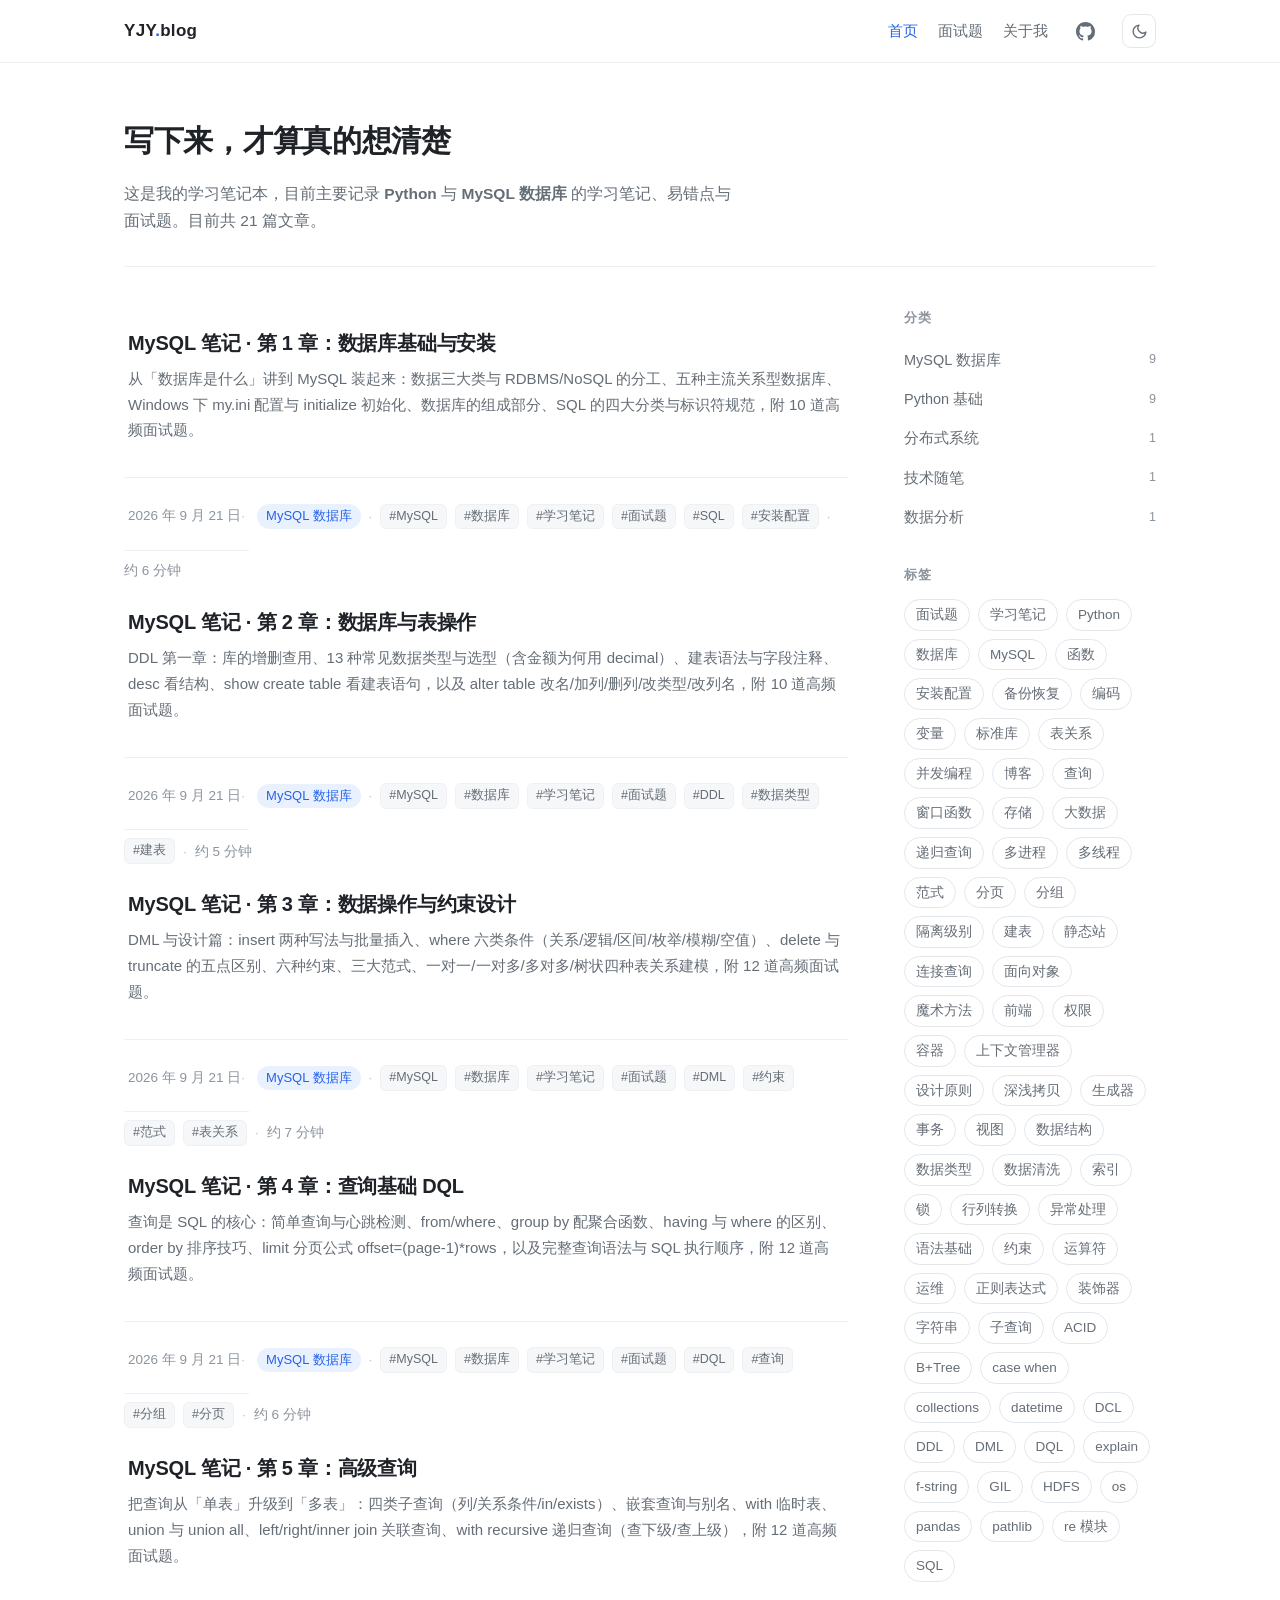
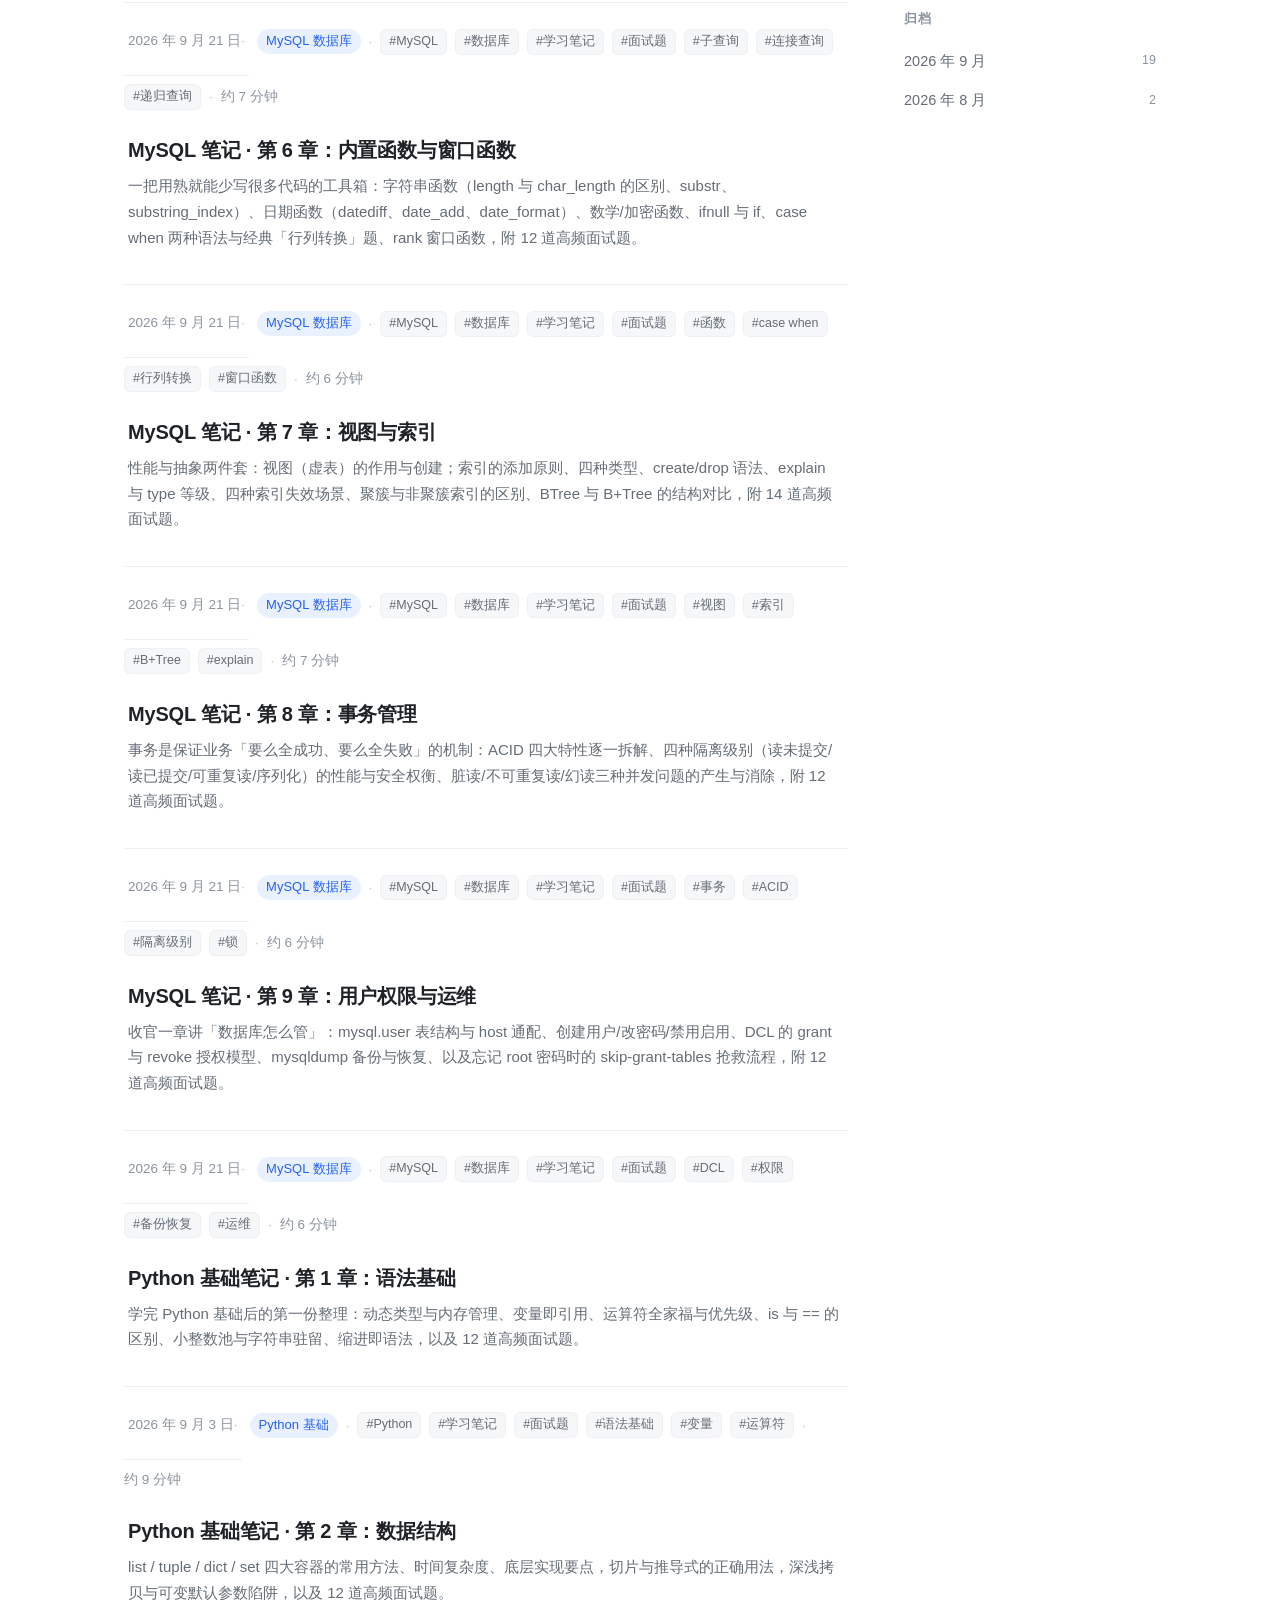
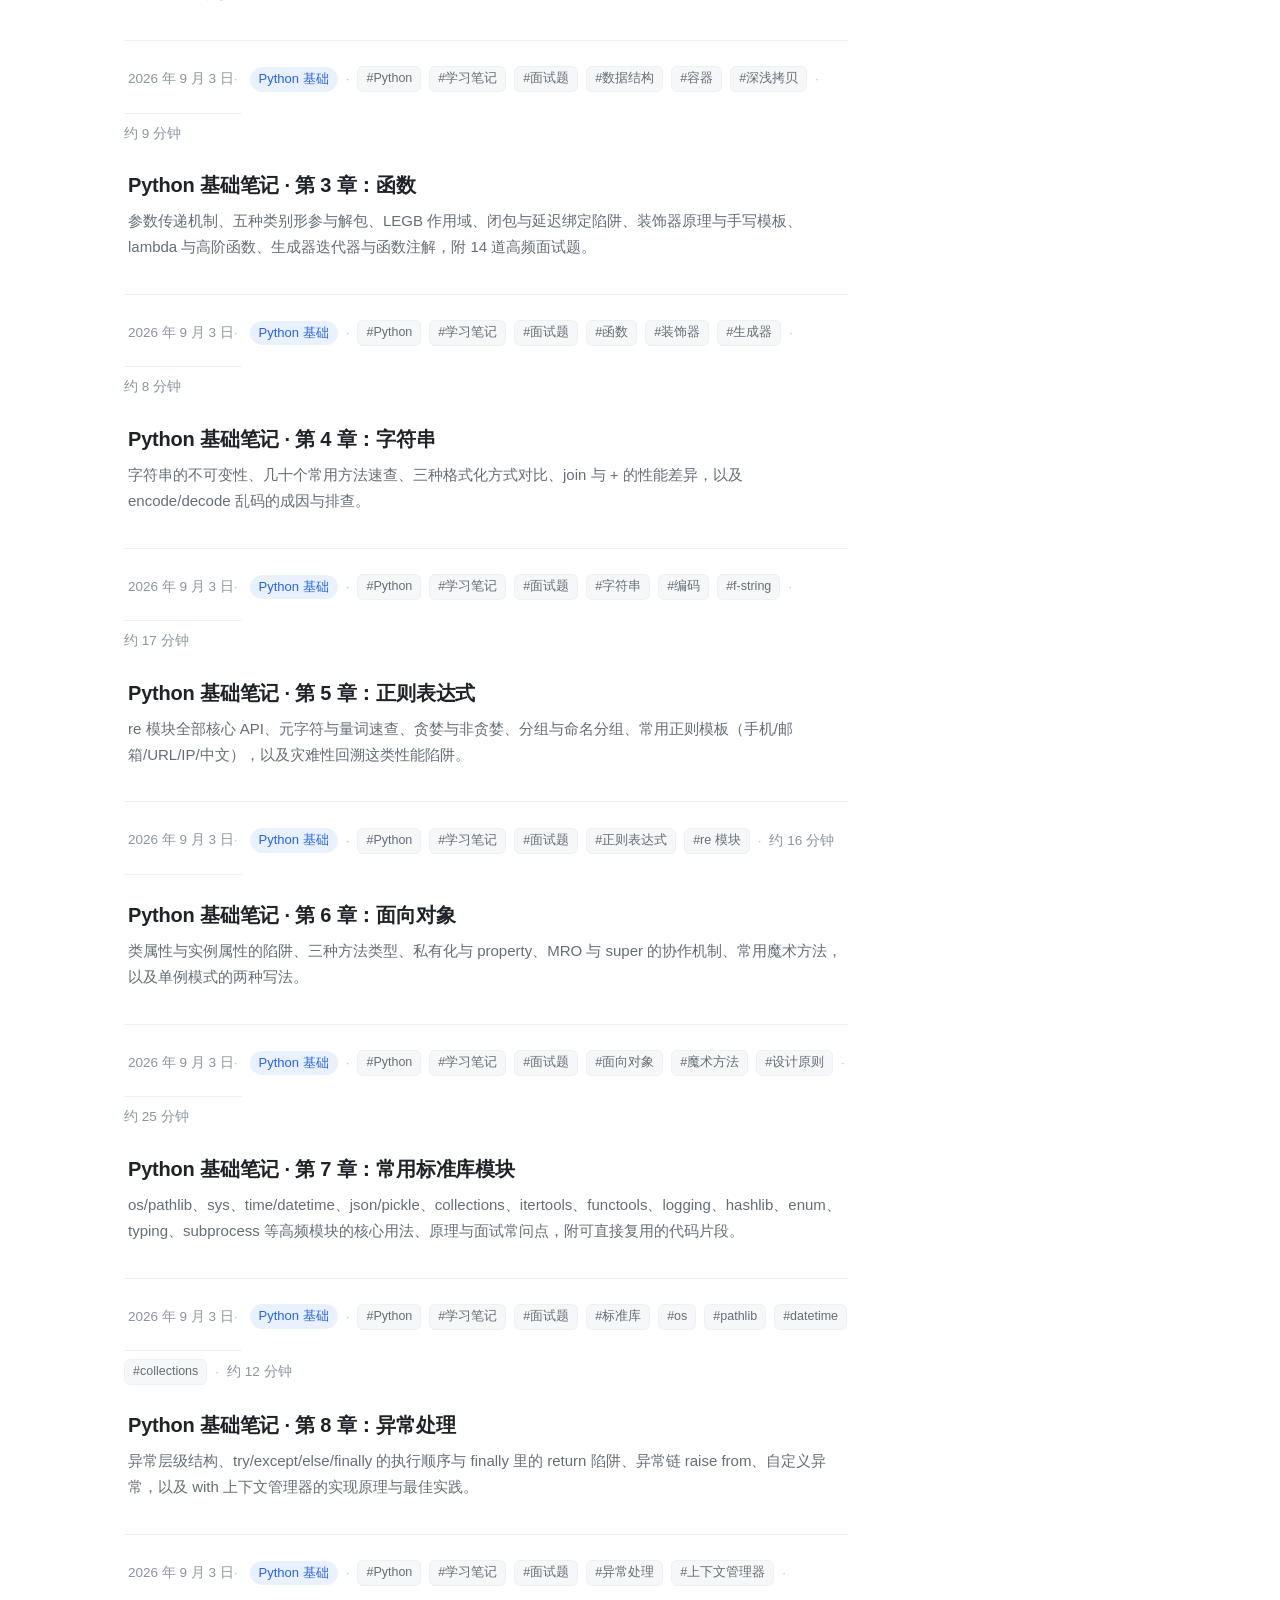
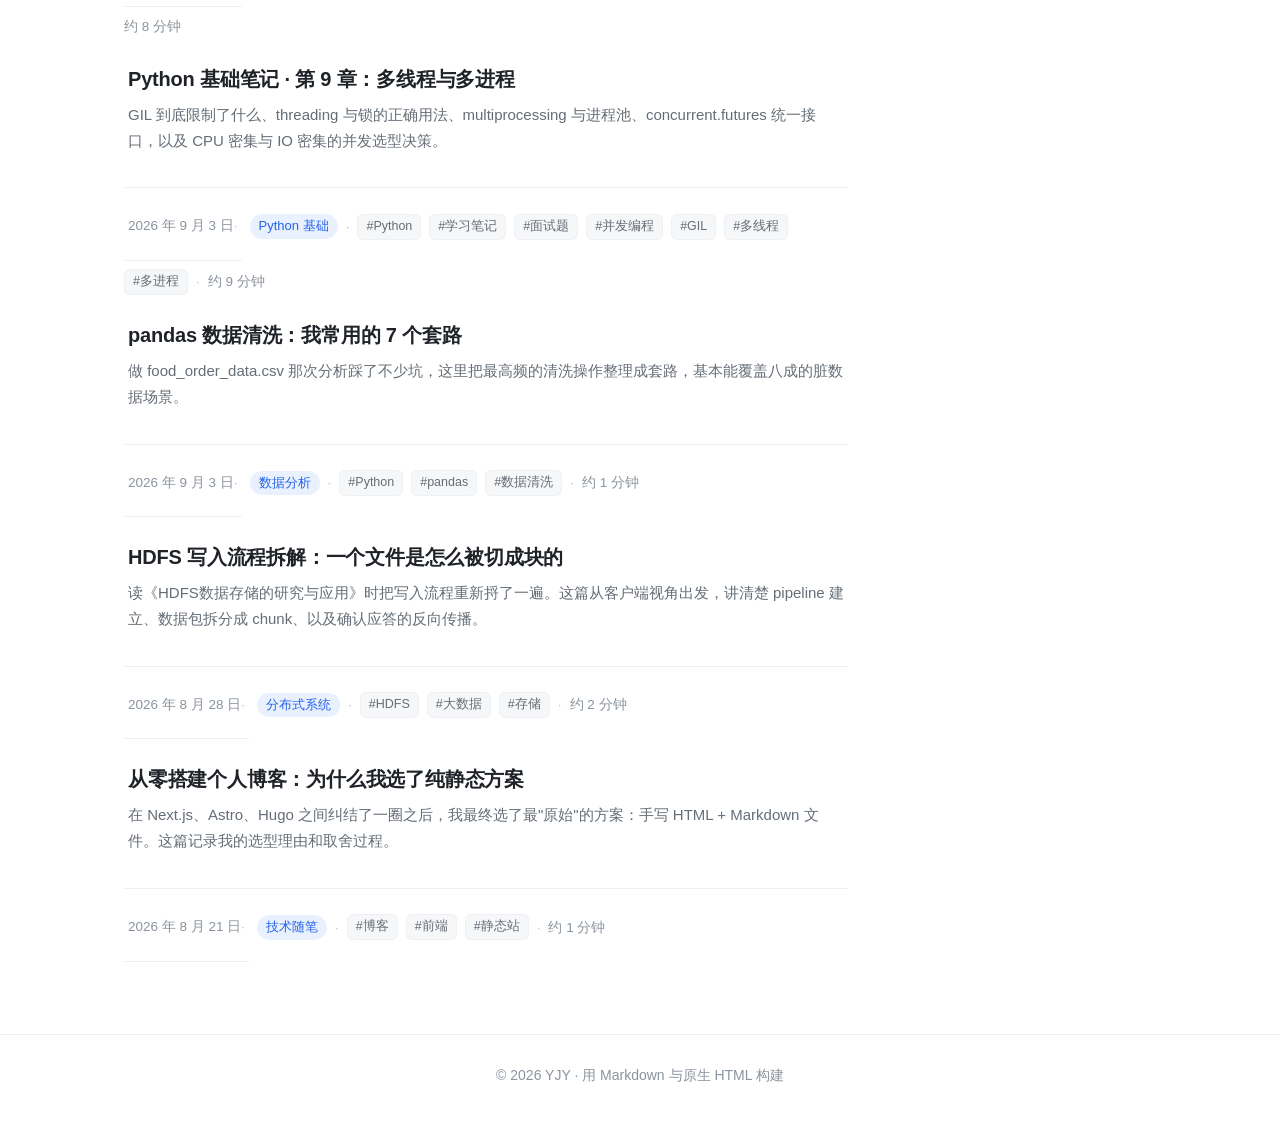
==== commit 56ba0148: "feat: add interview question bank page (270 questions, filters, collapsible answers)" ====
--- a/index.html
+++ b/index.html
@@ -5,7 +5,7 @@
 <meta name="viewport" content="width=device-width, initial-scale=1">
 <title>YJY的博客</title>
 <meta name="description" content="YJY 的学习笔记：Python 基础到进阶（语法、数据结构、函数、面向对象、正则、模块、异常、并发），以及 MySQL 数据库（查询、索引、事务、运维），含配套面试题">
-<link rel="stylesheet" href="assets/css/style.css?v=2">
+<link rel="stylesheet" href="assets/css/style.css?v=3">
 <script>
 /* 首屏前确定主题，避免刷新时闪白 */
 (function () {
@@ -26,6 +26,7 @@
     <a class="brand" href="index.html">YJY<span class="dot">.</span>blog</a>
     <nav class="site-nav">
       <a href="index.html" class="active">首页</a>
+      <a href="interview.html">面试题</a>
       <a href="about.html">关于我</a>
       <a class="github-link" href="https://github.com/yjy0099" target="_blank" rel="noopener noreferrer" aria-label="我的 GitHub" title="我的 GitHub">
         <svg viewBox="0 0 16 16" fill="currentColor" aria-hidden="true">
@@ -80,11 +81,11 @@
   <div class="container">© 2026 YJY · 用 Markdown 与原生 HTML 构建</div>
 </footer>
 
-<script src="assets/js/store.js?v=2"></script>
-<script src="assets/js/theme.js?v=2"></script>
+<script src="assets/js/store.js?v=3"></script>
+<script src="assets/js/theme.js?v=3"></script>
 <button class="backTop" type="button" aria-label="回到顶部" title="回到顶部">↑</button>
 
-<script src="assets/js/home.js?v=2"></script>
-<script src="assets/js/backtop.js?v=2"></script>
+<script src="assets/js/home.js?v=3"></script>
+<script src="assets/js/backtop.js?v=3"></script>
 </body>
 </html>
--- a/assets/css/style.css
+++ b/assets/css/style.css
@@ -474,6 +474,165 @@
 .about-card h1 { margin: 0 0 20px; font-size: 28px; font-weight: 650; }
 .about-card .lead { color: var(--text-muted); font-size: 16.5px; }
 
+/* ---------- 面试题 ---------- */
+.iv-hero { padding: 44px 0 20px; }
+.iv-hero h1 { margin: 0 0 10px; font-size: 30px; font-weight: 650; }
+.iv-hero p { margin: 0; color: var(--text-muted); }
+
+.iv-toolbar {
+  display: flex;
+  flex-wrap: wrap;
+  gap: 14px 22px;
+  align-items: center;
+  padding: 18px 20px;
+  margin-bottom: 22px;
+  border: 1px solid var(--border-soft);
+  border-radius: var(--radius);
+  background: var(--surface);
+}
+.iv-field { display: flex; align-items: center; gap: 10px; }
+.iv-field-grow { flex: 1 1 220px; min-width: 190px; }
+.iv-label { font-size: 14px; color: var(--text-faint); white-space: nowrap; }
+
+.iv-chips { display: flex; flex-wrap: wrap; gap: 6px; }
+.iv-chip {
+  padding: 4px 12px;
+  border: 1px solid var(--border);
+  border-radius: 999px;
+  background: transparent;
+  color: var(--text-muted);
+  font-size: 13.5px;
+  font-family: inherit;
+  cursor: pointer;
+  transition: background-color .15s ease, color .15s ease, border-color .15s ease;
+}
+.iv-chip:hover { color: var(--text); border-color: var(--text-faint); }
+.iv-chip.is-active { background: var(--accent-soft); border-color: var(--accent); color: var(--accent); }
+
+.iv-select, .iv-search {
+  padding: 7px 12px;
+  border: 1px solid var(--border);
+  border-radius: 8px;
+  background: var(--bg);
+  color: var(--text);
+  font-size: 14px;
+  font-family: inherit;
+}
+.iv-search { width: 100%; }
+.iv-select:focus, .iv-search:focus { outline: none; border-color: var(--accent); }
+
+.iv-btn {
+  padding: 7px 16px;
+  border: 1px solid var(--border);
+  border-radius: 8px;
+  background: transparent;
+  color: var(--text-muted);
+  font-size: 14px;
+  font-family: inherit;
+  cursor: pointer;
+  white-space: nowrap;
+  transition: background-color .15s ease, color .15s ease, border-color .15s ease;
+}
+.iv-btn:hover { color: var(--text); border-color: var(--text-faint); background: var(--bg-soft); }
+
+.iv-count { margin: 0 2px 14px; font-size: 14px; color: var(--text-faint); }
+
+.iv-list { display: flex; flex-direction: column; gap: 12px; padding-bottom: 24px; }
+
+.iv-card {
+  padding: 16px 20px;
+  border: 1px solid var(--border-soft);
+  border-radius: var(--radius);
+  background: var(--surface);
+  transition: border-color .15s ease;
+}
+.iv-card:hover { border-color: var(--border); }
+.iv-card.is-open { border-color: var(--accent); }
+
+.iv-top { display: flex; align-items: flex-start; justify-content: space-between; gap: 18px; }
+.iv-main { min-width: 0; }
+.iv-q { font-size: 16px; color: var(--text); }
+.iv-q p { margin: 0; }
+
+.iv-meta { display: flex; flex-wrap: wrap; gap: 6px; margin-top: 8px; }
+.iv-badge {
+  padding: 1px 8px;
+  border-radius: 5px;
+  font-size: 12px;
+  line-height: 1.7;
+  white-space: nowrap;
+}
+.iv-badge-cat { background: var(--bg-soft); color: var(--text-muted); }
+.iv-badge-short { background: var(--accent-soft); color: var(--accent); }
+.iv-badge-code { background: #fff4e5; color: #9a5b00; }
+[data-theme="dark"] .iv-badge-code { background: #33260f; color: #f0b357; }
+.iv-badge-topic { border: 1px solid var(--border-soft); color: var(--text-faint); }
+.iv-badge-tag { color: var(--text-faint); }
+
+.iv-toggle {
+  flex: none;
+  padding: 5px 14px;
+  border: 1px solid var(--border);
+  border-radius: 8px;
+  background: transparent;
+  color: var(--accent);
+  font-size: 13.5px;
+  font-family: inherit;
+  cursor: pointer;
+  white-space: nowrap;
+}
+.iv-toggle:hover { border-color: var(--accent); background: var(--accent-soft); }
+
+.iv-ans { margin-top: 14px; padding-top: 14px; border-top: 1px dashed var(--border); }
+.iv-ans-inner { font-size: 15.5px; color: var(--text-muted); line-height: 1.75; }
+.iv-ans-inner > :first-child { margin-top: 0; }
+.iv-ans-inner > :last-child { margin-bottom: 0; }
+.iv-ans-inner p { margin: 0 0 12px; }
+.iv-ans-inner ul, .iv-ans-inner ol { margin: 0 0 12px; padding-left: 24px; }
+.iv-ans-inner li { margin: 4px 0; }
+.iv-ans-inner blockquote {
+  margin: 14px 0;
+  padding: 4px 16px;
+  border-left: 3px solid var(--accent);
+  background: var(--bg-soft);
+  border-radius: 0 8px 8px 0;
+}
+.iv-ans-inner blockquote p:last-child { margin-bottom: 0; }
+.iv-ans-inner code {
+  padding: 2px 6px;
+  border-radius: 5px;
+  background: var(--code-bg);
+  border: 1px solid var(--border-soft);
+  font-family: "SFMono-Regular", Consolas, "Liberation Mono", Menlo, monospace;
+  font-size: .88em;
+  color: var(--accent);
+  word-break: break-word;
+}
+.iv-ans-inner pre {
+  margin: 14px 0;
+  padding: 16px 18px;
+  overflow-x: auto;
+  border: 1px solid var(--border-soft);
+  border-radius: var(--radius);
+  background: var(--code-bg);
+  line-height: 1.65;
+}
+.iv-ans-inner pre code { padding: 0; border: 0; background: none; color: var(--text); font-size: 13.5px; }
+.iv-ans-inner h2, .iv-ans-inner h3, .iv-ans-inner h4 { margin: 18px 0 8px; font-size: 15.5px; color: var(--text); }
+.iv-ans-inner table { width: 100%; margin: 14px 0; border-collapse: collapse; font-size: 14.5px; }
+.iv-ans-inner th, .iv-ans-inner td { padding: 8px 12px; border: 1px solid var(--border); text-align: left; }
+.iv-ans-inner th { background: var(--bg-soft); font-weight: 600; }
+
+.iv-more-wrap { display: flex; justify-content: center; padding-bottom: 60px; }
+.iv-more { padding: 9px 22px; }
+
+@media (max-width: 700px) {
+  .iv-hero { padding: 32px 0 16px; }
+  .iv-toolbar { padding: 14px 16px; gap: 12px 16px; }
+  .iv-top { flex-direction: column; gap: 10px; }
+  .iv-toggle { align-self: flex-start; }
+}
+
 /* ---------- 页脚 ---------- */
 .site-footer {
   padding: 28px 0 40px;
